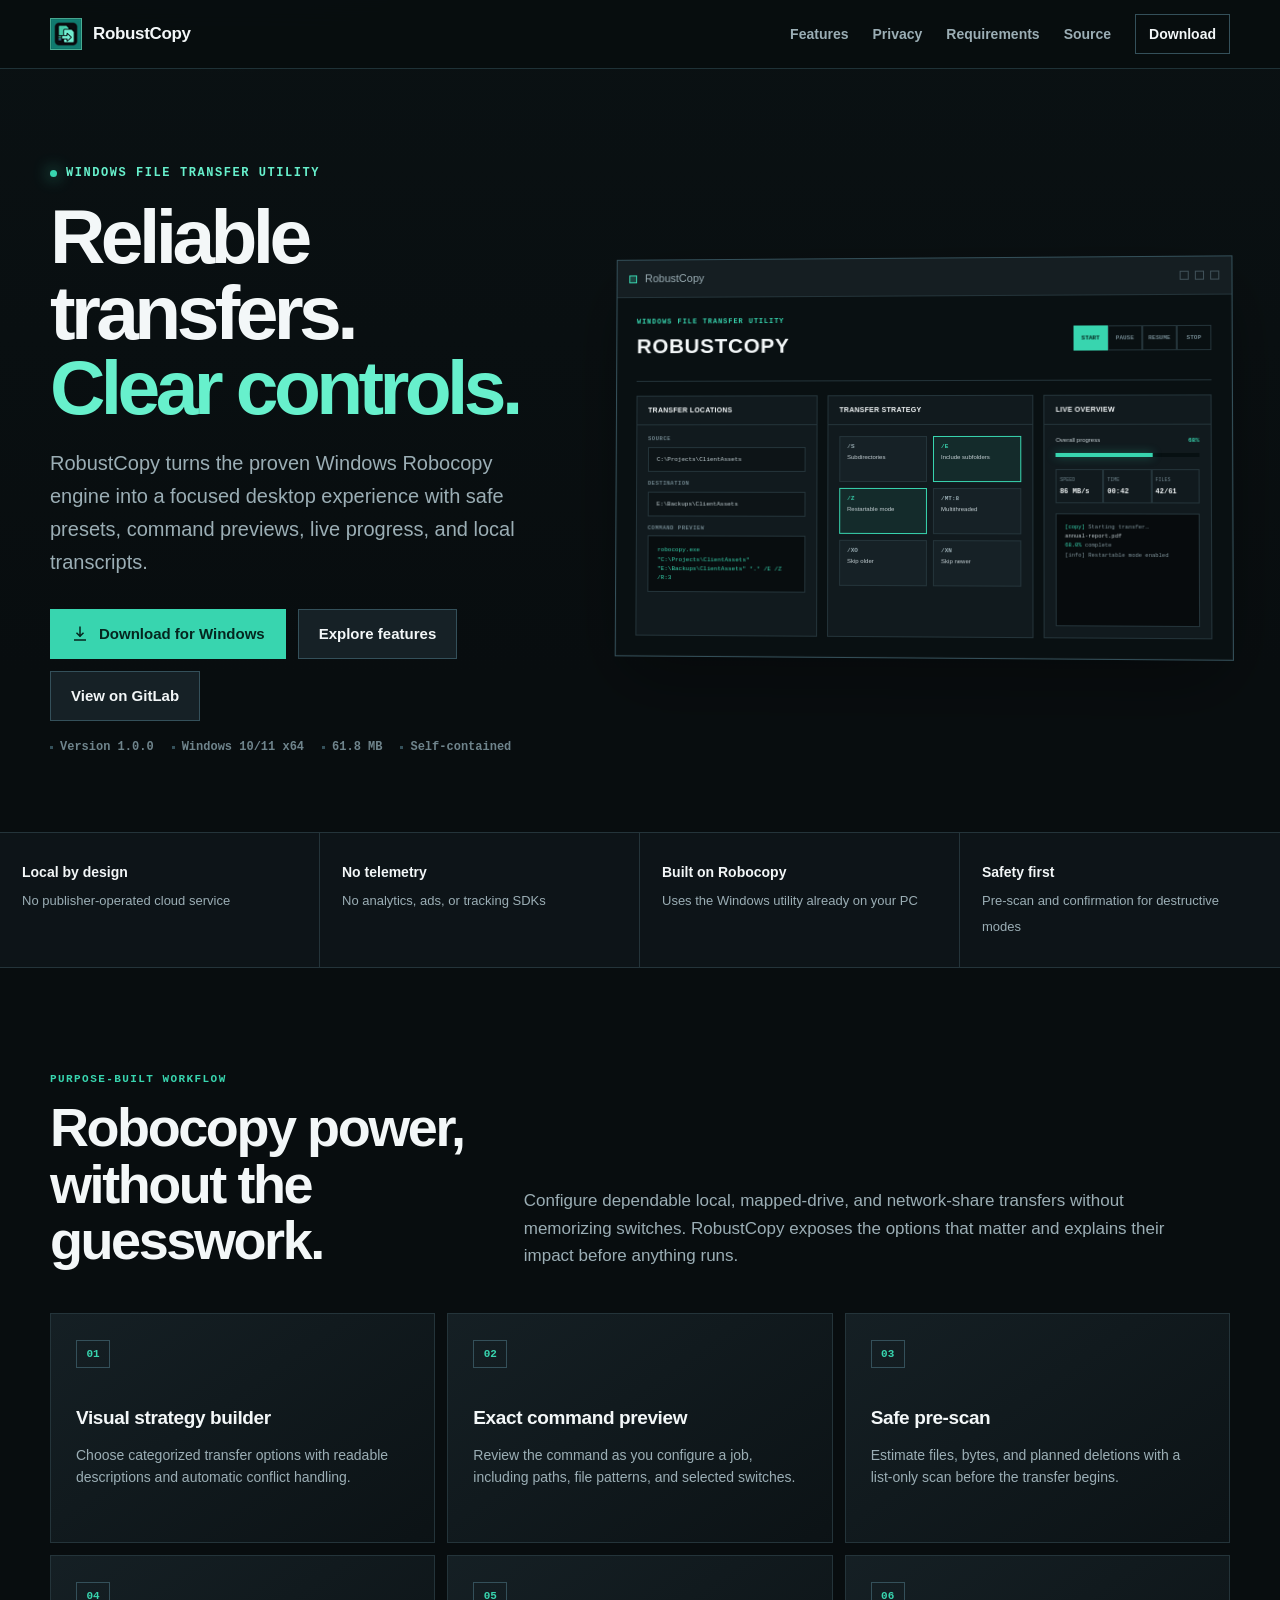
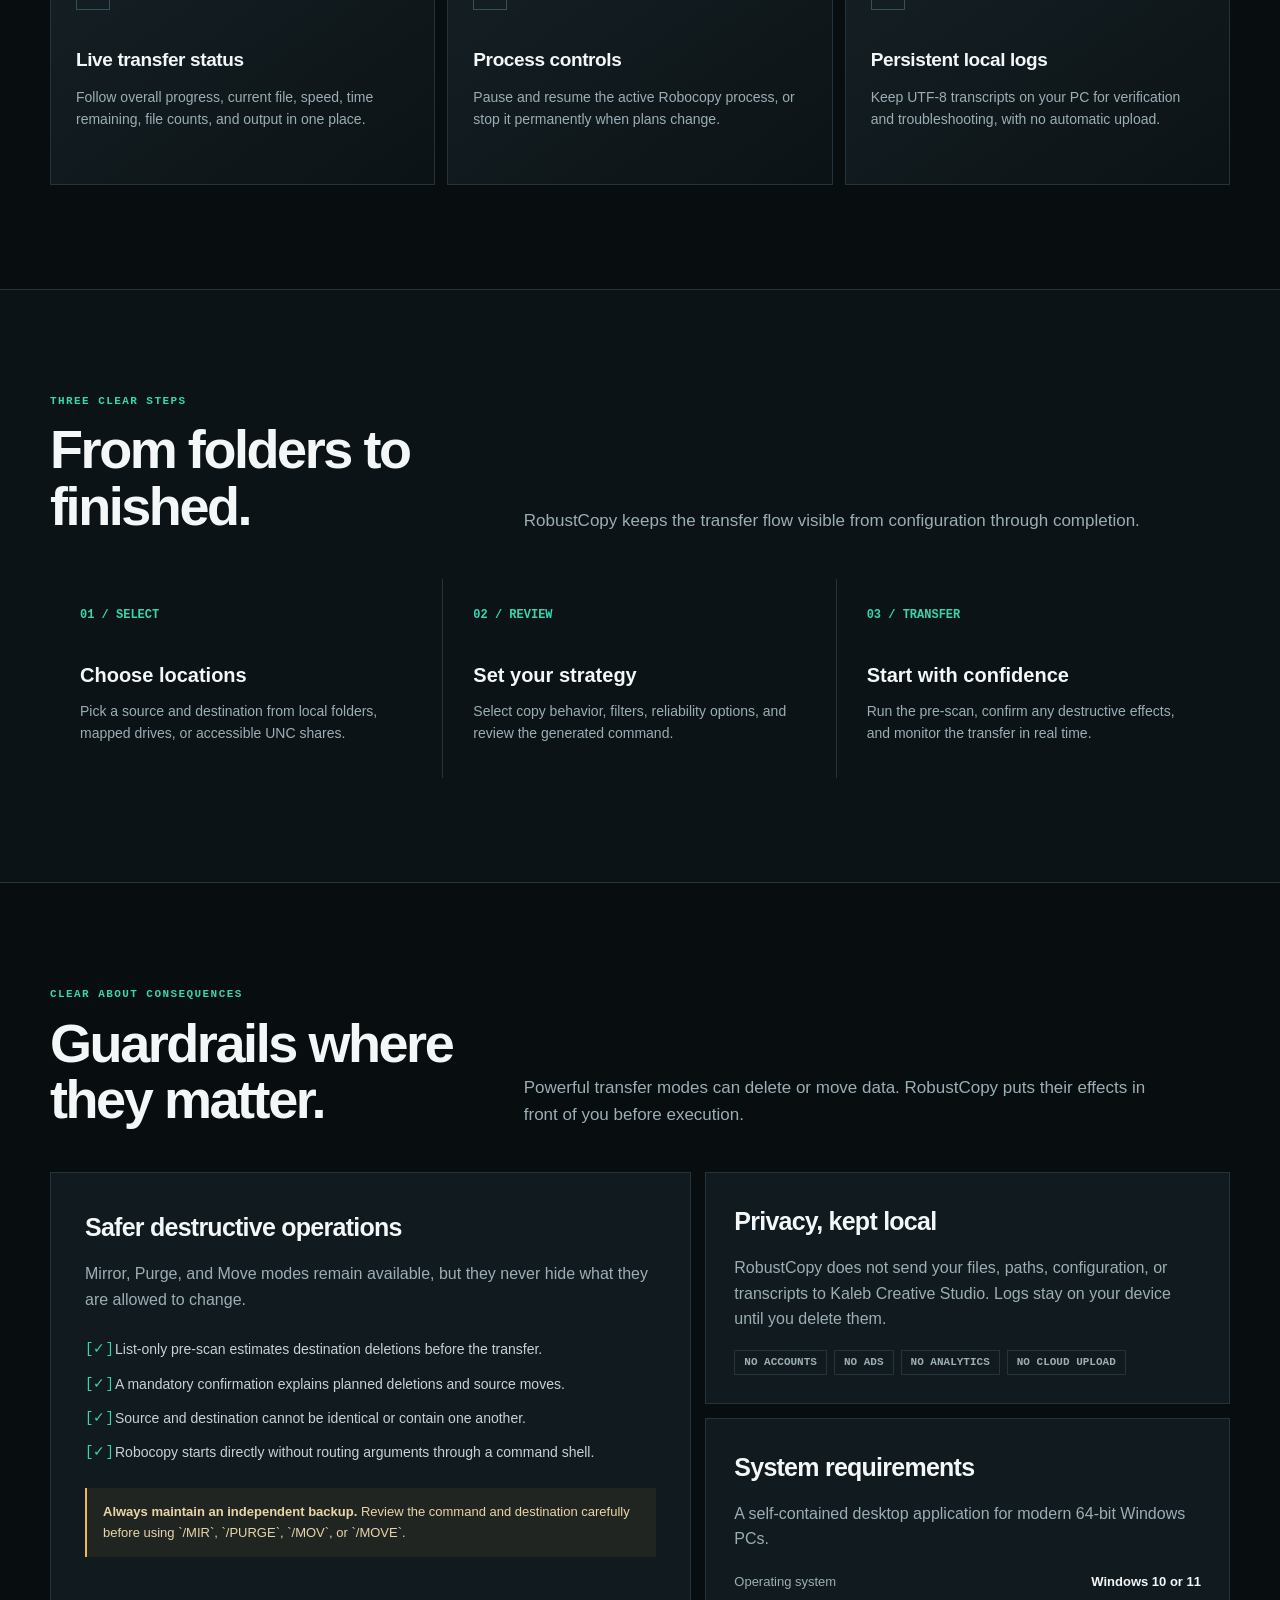
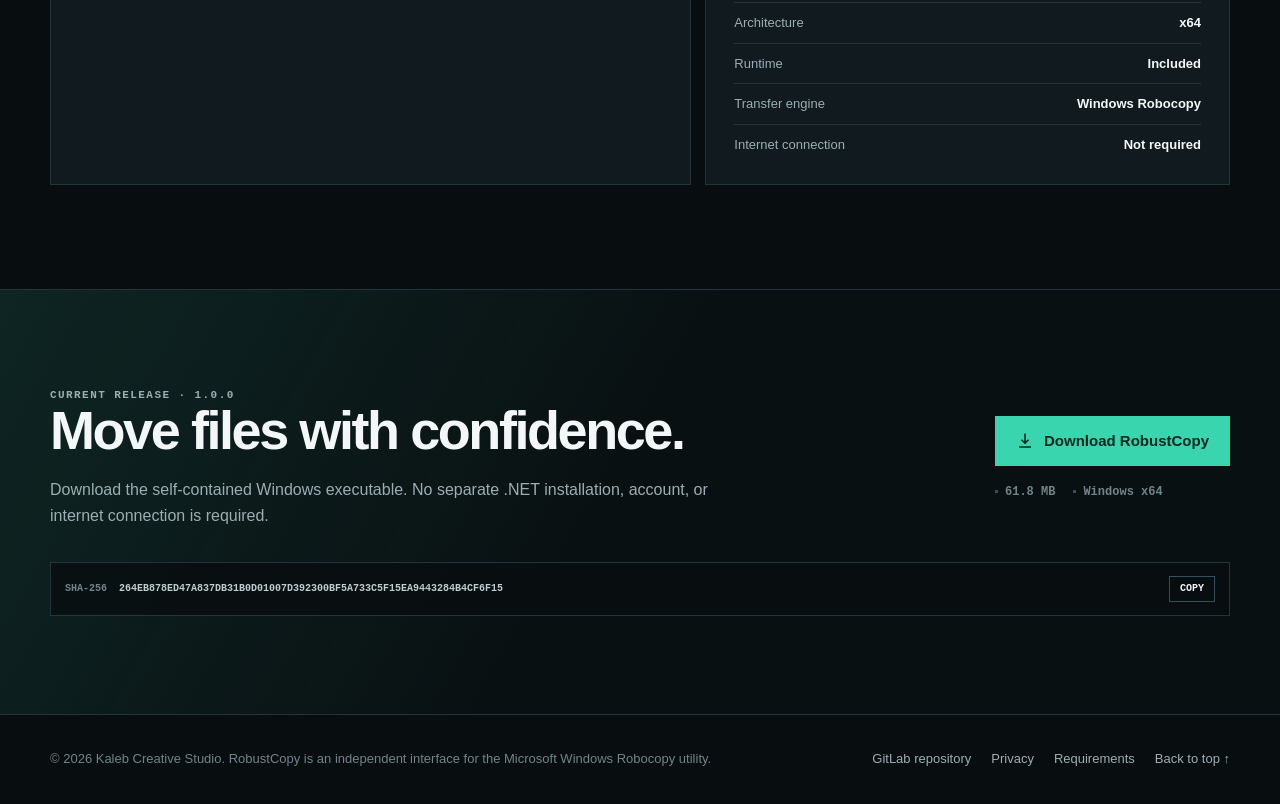
==== index.html @ fcc19c69 "Use app icon on distribution page" ====
<!doctype html>
<html lang="en">
<head>
  <meta charset="utf-8">
  <meta name="viewport" content="width=device-width, initial-scale=1">
  <meta name="color-scheme" content="dark">
  <meta name="theme-color" content="#0a1012">
  <link rel="icon" type="image/x-icon" href="[data-uri]">
  <meta name="description" content="Download RobustCopy, a private Windows desktop interface for reliable Robocopy file transfers.">
  <meta property="og:title" content="RobustCopy — Reliable Windows file transfers">
  <meta property="og:description" content="A focused desktop interface for Robocopy with safe presets, live progress, and local transcripts.">
  <meta property="og:type" content="website">
  <title>RobustCopy — Reliable Windows file transfers</title>
  <style>
    :root {
      color-scheme: dark;
      --bg: #080d0f;
      --bg-soft: #0c1316;
      --panel: #111a1e;
      --panel-raised: #162126;
      --panel-ink: #091012;
      --line: #24343a;
      --line-strong: #34505a;
      --text: #f3f7f8;
      --muted: #9baeb5;
      --faint: #6f848c;
      --accent: #38d5af;
      --accent-bright: #67f0cc;
      --accent-ink: #05261f;
      --amber: #f2b84b;
      --danger: #ff7582;
      --blue: #6ea8fe;
      --shadow: 0 26px 70px rgb(0 0 0 / 34%);
      --radius: 4px;
      --page: 1180px;
      --mono: "Cascadia Code", "SFMono-Regular", Consolas, "Liberation Mono", monospace;
      --sans: Inter, "Segoe UI Variable", "Segoe UI", Arial, sans-serif;
    }

    * { box-sizing: border-box; }

    html {
      scroll-behavior: smooth;
      background: var(--bg);
    }

    body {
      margin: 0;
      min-width: 320px;
      overflow-x: clip;
      background:
        radial-gradient(circle at 18% -10%, rgb(56 213 175 / 12%), transparent 30rem),
        linear-gradient(180deg, #0a1113 0, var(--bg) 42rem);
      color: var(--text);
      font-family: var(--sans);
      line-height: 1.6;
      -webkit-font-smoothing: antialiased;
    }

    body::before {
      position: fixed;
      inset: 0;
      z-index: -1;
      background-image: linear-gradient(rgb(255 255 255 / 1.8%) 1px, transparent 1px);
      background-size: 100% 4px;
      pointer-events: none;
      content: "";
      opacity: .24;
    }

    a { color: inherit; }

    button,
    a { -webkit-tap-highlight-color: transparent; }

    .skip-link {
      position: fixed;
      top: 12px;
      left: 12px;
      z-index: 100;
      padding: 9px 14px;
      transform: translateY(-160%);
      background: var(--accent);
      color: var(--accent-ink);
      font-weight: 800;
      text-decoration: none;
    }

    .skip-link:focus { transform: translateY(0); }

    .shell {
      width: min(calc(100% - 40px), var(--page));
      margin-inline: auto;
    }

    .site-header {
      position: sticky;
      top: 0;
      z-index: 20;
      border-bottom: 1px solid rgb(52 80 90 / 55%);
      background: rgb(8 13 15 / 86%);
      backdrop-filter: blur(16px);
    }

    .nav {
      display: flex;
      min-height: 68px;
      align-items: center;
      justify-content: space-between;
      gap: 24px;
    }

    .brand {
      display: inline-flex;
      align-items: center;
      gap: 11px;
      font-size: 17px;
      font-weight: 850;
      letter-spacing: -.02em;
      text-decoration: none;
    }

    .brand-mark {
      display: block;
      width: 32px;
      height: 32px;
      border: 1px solid rgb(103 240 204 / 65%);
      background: linear-gradient(145deg, rgb(56 213 175 / 22%), rgb(56 213 175 / 4%));
      box-shadow: inset 0 0 18px rgb(56 213 175 / 10%);
      object-fit: cover;
    }

    .nav-links {
      display: flex;
      align-items: center;
      gap: 24px;
      color: var(--muted);
      font-size: 14px;
      font-weight: 650;
    }

    .nav-links a {
      text-decoration: none;
      transition: color 160ms ease;
    }

    .nav-links a:hover { color: var(--text); }

    .nav-download {
      padding: 8px 13px;
      border: 1px solid var(--line-strong);
      color: var(--text) !important;
    }

    .hero {
      display: grid;
      min-height: 720px;
      grid-template-columns: minmax(0, .88fr) minmax(500px, 1.12fr);
      align-items: center;
      gap: clamp(38px, 6vw, 84px);
      padding-block: 90px 76px;
    }

    .eyebrow {
      display: inline-flex;
      align-items: center;
      gap: 9px;
      margin: 0 0 18px;
      color: var(--accent-bright);
      font: 700 12px/1.3 var(--mono);
      letter-spacing: .13em;
      text-transform: uppercase;
    }

    .eyebrow::before {
      width: 7px;
      height: 7px;
      border-radius: 50%;
      background: var(--accent);
      box-shadow: 0 0 16px var(--accent);
      content: "";
    }

    h1,
    h2,
    h3,
    p { margin-top: 0; }

    h1 {
      max-width: 720px;
      margin-bottom: 22px;
      font-size: clamp(48px, 6vw, 78px);
      line-height: .98;
      letter-spacing: -.06em;
    }

    h1 span { color: var(--accent-bright); }

    .hero-copy {
      max-width: 620px;
      margin-bottom: 30px;
      color: var(--muted);
      font-size: clamp(17px, 2vw, 20px);
      line-height: 1.65;
    }

    .actions {
      display: flex;
      flex-wrap: wrap;
      align-items: center;
      gap: 12px;
    }

    .button {
      display: inline-flex;
      min-height: 50px;
      align-items: center;
      justify-content: center;
      gap: 10px;
      padding: 0 20px;
      border: 1px solid var(--line-strong);
      background: var(--panel-raised);
      color: var(--text);
      font-size: 15px;
      font-weight: 800;
      text-decoration: none;
      transition: transform 160ms ease, border-color 160ms ease, background 160ms ease;
    }

    .button:hover {
      transform: translateY(-2px);
      border-color: var(--accent);
    }

    .button.primary {
      border-color: var(--accent);
      background: var(--accent);
      color: var(--accent-ink);
    }

    .button.primary:hover { background: var(--accent-bright); }

    .button svg { width: 18px; height: 18px; }

    .download-facts {
      display: flex;
      flex-wrap: wrap;
      gap: 8px 18px;
      margin: 17px 0 0;
      color: var(--faint);
      font: 600 12px/1.5 var(--mono);
    }

    .download-facts span {
      display: inline-flex;
      align-items: center;
      gap: 7px;
    }

    .download-facts span::before {
      width: 3px;
      height: 3px;
      background: var(--line-strong);
      content: "";
    }

    .app-window {
      width: 100%;
      min-width: 0;
      overflow: hidden;
      border: 1px solid var(--line-strong);
      background: var(--panel-ink);
      box-shadow: var(--shadow), 0 0 0 1px rgb(255 255 255 / 2%) inset;
      transform: perspective(1200px) rotateY(-2.5deg) rotateX(1deg);
    }

    .window-bar {
      display: flex;
      height: 38px;
      align-items: center;
      justify-content: space-between;
      padding: 0 12px;
      border-bottom: 1px solid var(--line);
      background: #151e22;
      color: var(--muted);
      font-size: 11px;
    }

    .window-name { display: flex; align-items: center; gap: 8px; }

    .window-dot {
      width: 8px;
      height: 8px;
      border: 1px solid var(--accent);
      background: rgb(56 213 175 / 22%);
    }

    .window-controls { display: flex; gap: 6px; }

    .window-controls i {
      display: block;
      width: 9px;
      height: 9px;
      border: 1px solid #405159;
    }

    .app-body { padding: 20px; }

    .app-head {
      display: flex;
      align-items: center;
      justify-content: space-between;
      gap: 18px;
      padding-bottom: 18px;
      border-bottom: 1px solid var(--line);
    }

    .app-title {
      font-size: 21px;
      font-weight: 900;
      letter-spacing: .035em;
    }

    .app-title small {
      display: block;
      margin-bottom: 4px;
      color: var(--accent);
      font: 700 7px/1.2 var(--mono);
      letter-spacing: .14em;
    }

    .app-actions { display: grid; grid-template-columns: repeat(4, 34px); }

    .app-actions span {
      display: grid;
      height: 25px;
      place-items: center;
      border: 1px solid var(--line);
      color: var(--faint);
      font: 700 6px/1 var(--mono);
    }

    .app-actions .start {
      border-color: var(--accent);
      background: var(--accent);
      color: var(--accent-ink);
    }

    .app-grid {
      display: grid;
      grid-template-columns: 1fr 1.12fr .9fr;
      gap: 10px;
      padding-top: 14px;
    }

    .app-panel {
      min-width: 0;
      border: 1px solid var(--line);
      background: var(--panel);
    }

    .app-panel-head {
      padding: 10px 11px;
      border-bottom: 1px solid var(--line);
      font: 800 7px/1.2 var(--sans);
      letter-spacing: .04em;
    }

    .app-panel-body { padding: 11px; }

    .field-label {
      margin: 0 0 5px;
      color: var(--faint);
      font: 700 5.5px/1 var(--mono);
      letter-spacing: .1em;
    }

    .path-field {
      overflow: hidden;
      margin-bottom: 9px;
      padding: 8px;
      border: 1px solid var(--line);
      background: #0d1417;
      color: #c3d1d5;
      font: 500 6px/1.2 var(--mono);
      text-overflow: ellipsis;
      white-space: nowrap;
    }

    .command {
      min-height: 56px;
      padding: 9px;
      border: 1px solid var(--line);
      background: #080d0f;
      color: var(--accent);
      font: 500 6px/1.55 var(--mono);
    }

    .option-grid { display: grid; grid-template-columns: 1fr 1fr; gap: 6px; }

    .option {
      min-height: 46px;
      padding: 7px;
      border: 1px solid var(--line);
      background: var(--panel-raised);
      color: #c6d1d5;
      font-size: 6px;
    }

    .option b {
      display: block;
      margin-bottom: 3px;
      color: var(--muted);
      font: 700 6px/1 var(--mono);
    }

    .option.selected {
      border-color: var(--accent);
      background: rgb(56 213 175 / 9%);
    }

    .option.selected b { color: var(--accent); }

    .progress-label {
      display: flex;
      justify-content: space-between;
      margin-bottom: 7px;
      color: #c6d1d5;
      font-size: 6px;
    }

    .progress-label b { color: var(--accent); font-family: var(--mono); }

    .progress-track {
      height: 4px;
      margin-bottom: 12px;
      background: #071012;
    }

    .progress-track span {
      display: block;
      width: 68%;
      height: 100%;
      background: var(--accent);
      box-shadow: 0 0 10px rgb(56 213 175 / 40%);
    }

    .metric-grid { display: grid; grid-template-columns: repeat(3, 1fr); margin-bottom: 10px; }

    .metric {
      padding: 7px 3px;
      border: 1px solid var(--line);
      color: var(--faint);
      font: 500 5px/1.2 var(--mono);
    }

    .metric strong {
      display: block;
      margin-top: 4px;
      color: var(--text);
      font-size: 7px;
    }

    .console {
      min-height: 112px;
      padding: 8px;
      border: 1px solid var(--line);
      background: #070b0d;
      color: #7f949b;
      font: 500 5.5px/1.65 var(--mono);
    }

    .console .ok { color: var(--accent); }
    .console .file { color: #c5d1d5; }

    .trust-strip {
      display: grid;
      grid-template-columns: repeat(4, 1fr);
      border-block: 1px solid var(--line);
      background: rgb(17 26 30 / 60%);
    }

    .trust-item {
      padding: 28px 22px;
      border-right: 1px solid var(--line);
    }

    .trust-item:last-child { border-right: 0; }

    .trust-item strong {
      display: block;
      margin-bottom: 4px;
      font-size: 14px;
    }

    .trust-item span { color: var(--muted); font-size: 13px; }

    section.content-section { padding-block: 104px; }

    .section-intro {
      display: grid;
      grid-template-columns: .75fr 1.25fr;
      gap: 50px;
      align-items: end;
      margin-bottom: 44px;
    }

    .section-kicker {
      margin-bottom: 13px;
      color: var(--accent);
      font: 700 11px/1.3 var(--mono);
      letter-spacing: .13em;
      text-transform: uppercase;
    }

    h2 {
      margin-bottom: 0;
      font-size: clamp(34px, 5vw, 54px);
      line-height: 1.05;
      letter-spacing: -.045em;
    }

    .section-intro > p {
      max-width: 650px;
      margin: 0;
      color: var(--muted);
      font-size: 17px;
    }

    .feature-grid {
      display: grid;
      grid-template-columns: repeat(3, 1fr);
      gap: 12px;
    }

    .feature-card {
      min-height: 230px;
      padding: 25px;
      border: 1px solid var(--line);
      background: linear-gradient(145deg, rgb(22 33 38 / 92%), rgb(12 19 22 / 92%));
      transition: transform 180ms ease, border-color 180ms ease;
    }

    .feature-card:hover {
      transform: translateY(-4px);
      border-color: var(--line-strong);
    }

    .feature-number {
      display: inline-grid;
      width: 34px;
      height: 28px;
      margin-bottom: 35px;
      place-items: center;
      border: 1px solid var(--line-strong);
      color: var(--accent);
      font: 700 11px/1 var(--mono);
    }

    .feature-card h3 {
      margin-bottom: 10px;
      font-size: 19px;
      letter-spacing: -.02em;
    }

    .feature-card p { margin: 0; color: var(--muted); font-size: 14px; }

    .workflow {
      border-block: 1px solid var(--line);
      background: var(--bg-soft);
    }

    .steps { display: grid; grid-template-columns: repeat(3, 1fr); }

    .step {
      position: relative;
      padding: 30px 30px 34px;
      border-right: 1px solid var(--line);
    }

    .step:last-child { border-right: 0; }

    .step-index {
      display: block;
      margin-bottom: 38px;
      color: var(--accent);
      font: 700 12px/1 var(--mono);
    }

    .step h3 { margin-bottom: 9px; font-size: 20px; }
    .step p { margin: 0; color: var(--muted); font-size: 14px; }

    .safety-grid {
      display: grid;
      grid-template-columns: 1.1fr .9fr;
      gap: 14px;
    }

    .safety-panel,
    .privacy-panel,
    .requirements-panel {
      border: 1px solid var(--line);
      background: var(--panel);
    }

    .safety-panel { padding: 34px; }

    .safety-panel h3,
    .privacy-panel h3,
    .requirements-panel h3 {
      margin-bottom: 14px;
      font-size: 25px;
      letter-spacing: -.03em;
    }

    .safety-panel > p,
    .privacy-panel > p,
    .requirements-panel > p { color: var(--muted); }

    .check-list {
      display: grid;
      gap: 12px;
      margin: 26px 0 0;
      padding: 0;
      list-style: none;
    }

    .check-list li {
      display: grid;
      grid-template-columns: 20px 1fr;
      gap: 10px;
      color: #c7d2d6;
      font-size: 14px;
    }

    .check-list li::before {
      color: var(--accent);
      font-family: var(--mono);
      content: "[✓]";
    }

    .warning {
      margin-top: 24px;
      padding: 14px 16px;
      border-left: 2px solid var(--amber);
      background: rgb(242 184 75 / 7%);
      color: #e8d5aa;
      font-size: 13px;
    }

    .side-stack { display: grid; gap: 14px; }
    .privacy-panel,
    .requirements-panel { padding: 28px; }

    .tag-row { display: flex; flex-wrap: wrap; gap: 7px; margin-top: 18px; }

    .tag {
      padding: 6px 9px;
      border: 1px solid var(--line);
      color: var(--muted);
      font: 600 11px/1 var(--mono);
    }

    .requirements-list {
      display: grid;
      gap: 10px;
      margin: 20px 0 0;
    }

    .requirement {
      display: flex;
      align-items: center;
      justify-content: space-between;
      gap: 20px;
      padding-bottom: 9px;
      border-bottom: 1px solid var(--line);
      color: var(--muted);
      font-size: 13px;
    }

    .requirement:last-child { border-bottom: 0; padding-bottom: 0; }
    .requirement strong { color: var(--text); text-align: right; }

    .download-section {
      padding-block: 98px;
      border-top: 1px solid var(--line);
      background:
        linear-gradient(120deg, rgb(56 213 175 / 11%), transparent 48%),
        var(--panel-ink);
    }

    .download-card {
      display: grid;
      grid-template-columns: minmax(0, 1fr) auto;
      align-items: center;
      gap: 48px;
    }

    .download-card h2 { margin-bottom: 18px; }
    .download-card p { max-width: 670px; margin-bottom: 0; color: var(--muted); }

    .download-cta { text-align: center; }
    .download-cta .button { min-width: 220px; }

    .hash-box {
      display: grid;
      grid-template-columns: auto minmax(0, 1fr) auto;
      align-items: center;
      gap: 12px;
      margin-top: 34px;
      padding: 13px 14px;
      border: 1px solid var(--line);
      background: rgb(8 13 15 / 76%);
      color: var(--faint);
      font: 600 10px/1.4 var(--mono);
    }

    .hash-box code {
      overflow: hidden;
      color: #becdd2;
      text-overflow: ellipsis;
      white-space: nowrap;
    }

    .copy-button {
      padding: 7px 10px;
      border: 1px solid var(--line-strong);
      background: transparent;
      color: var(--text);
      cursor: pointer;
      font: 700 10px/1 var(--mono);
    }

    .copy-button:hover { border-color: var(--accent); color: var(--accent); }

    .site-footer {
      padding-block: 34px;
      border-top: 1px solid var(--line);
      color: var(--faint);
      font-size: 13px;
    }

    .footer-row {
      display: flex;
      align-items: center;
      justify-content: space-between;
      gap: 24px;
    }

    .footer-links { display: flex; flex-wrap: wrap; gap: 20px; }
    .footer-links a { color: var(--muted); text-decoration: none; }
    .footer-links a:hover { color: var(--text); }

    :focus-visible {
      outline: 2px solid var(--accent-bright);
      outline-offset: 4px;
    }

    @media (max-width: 980px) {
      .hero {
        min-height: auto;
        grid-template-columns: 1fr;
        padding-top: 72px;
      }

      .hero-content { max-width: 760px; }
      .app-window { max-width: 760px; transform: none; }
      .section-intro { grid-template-columns: 1fr; gap: 20px; }
      .feature-grid { grid-template-columns: repeat(2, 1fr); }
      .safety-grid { grid-template-columns: 1fr; }
      .download-card { grid-template-columns: 1fr; }
      .download-cta { text-align: left; }
      .hero > *,
      .section-intro > *,
      .download-card > * { min-width: 0; }
    }

    @media (max-width: 700px) {
      .shell {
        width: auto;
        max-width: none;
        margin-inline: 14px;
      }
      .nav-links a:not(.nav-download) { display: none; }
      .hero { padding-block: 60px 54px; }
      h1 {
        font-size: clamp(43px, 14vw, 65px);
        overflow-wrap: anywhere;
      }
      .actions { display: grid; grid-template-columns: 1fr; }
      .actions .button { width: 100%; }
      .download-facts { gap: 6px 12px; }
      .app-body { padding: 13px; }
      .app-head { align-items: flex-start; }
      .app-actions { display: none; }
      .app-grid { grid-template-columns: 1fr; }
      .app-grid .app-panel:nth-child(2),
      .app-grid .app-panel:nth-child(3) { display: none; }
      .trust-strip { grid-template-columns: 1fr 1fr; }
      .trust-item:nth-child(2) { border-right: 0; }
      .trust-item:nth-child(-n+2) { border-bottom: 1px solid var(--line); }
      section.content-section { padding-block: 76px; }
      .feature-grid,
      .steps { grid-template-columns: 1fr; }
      .step { border-right: 0; border-bottom: 1px solid var(--line); }
      .step:last-child { border-bottom: 0; }
      .hash-box { grid-template-columns: 1fr auto; }
      .hash-box > span { grid-column: 1 / -1; }
      .footer-row { align-items: flex-start; flex-direction: column; }
    }

    @media (prefers-reduced-motion: reduce) {
      html { scroll-behavior: auto; }
      *, *::before, *::after { transition-duration: .01ms !important; }
    }
  </style>
</head>
<body>
  <a class="skip-link" href="#main">Skip to content</a>

  <header class="site-header">
    <div class="shell nav">
      <a class="brand" href="#top" aria-label="RobustCopy home">
        <img class="brand-mark" src="[data-uri]" alt="">
        <span>RobustCopy</span>
      </a>
      <nav class="nav-links" aria-label="Primary navigation">
        <a href="#features">Features</a>
        <a href="#privacy">Privacy</a>
        <a href="#requirements">Requirements</a>
        <a href="https://gitlab.tarinyebwa.com/tnoahc/robustcopy" target="_blank" rel="noreferrer">Source</a>
        <a class="nav-download" href="#download">Download</a>
      </nav>
    </div>
  </header>

  <main id="main">
    <section class="shell hero" id="top">
      <div class="hero-content">
        <p class="eyebrow">Windows file transfer utility</p>
        <h1>Reliable transfers. <span>Clear controls.</span></h1>
        <p class="hero-copy">RobustCopy turns the proven Windows Robocopy engine into a focused desktop experience with safe presets, command previews, live progress, and local transcripts.</p>
        <div class="actions">
          <a class="button primary" href="https://gitlab.tarinyebwa.com/api/v4/projects/tnoahc%2Frobustcopy/packages/generic/RobustCopy/v1%2E0%2E0/RobustCopy%2Eexe">
            <svg viewBox="0 0 24 24" fill="none" aria-hidden="true">
              <path d="M12 3v12m0 0 4-4m-4 4-4-4M5 20h14" stroke="currentColor" stroke-width="2" stroke-linecap="square" stroke-linejoin="miter"/>
            </svg>
            Download for Windows
          </a>
          <a class="button" href="#features">Explore features</a>
          <a class="button" href="https://gitlab.tarinyebwa.com/tnoahc/robustcopy" target="_blank" rel="noreferrer">View on GitLab</a>
        </div>
        <div class="download-facts" aria-label="Download details">
          <span>Version 1.0.0</span>
          <span>Windows 10/11 x64</span>
          <span>61.8 MB</span>
          <span>Self-contained</span>
        </div>
      </div>

      <div class="app-window" aria-label="Stylized preview of the RobustCopy application">
        <div class="window-bar">
          <span class="window-name"><span class="window-dot"></span> RobustCopy</span>
          <span class="window-controls" aria-hidden="true"><i></i><i></i><i></i></span>
        </div>
        <div class="app-body">
          <div class="app-head">
            <div class="app-title"><small>WINDOWS FILE TRANSFER UTILITY</small>ROBUSTCOPY</div>
            <div class="app-actions" aria-hidden="true">
              <span class="start">START</span><span>PAUSE</span><span>RESUME</span><span>STOP</span>
            </div>
          </div>
          <div class="app-grid">
            <div class="app-panel">
              <div class="app-panel-head">TRANSFER LOCATIONS</div>
              <div class="app-panel-body">
                <p class="field-label">SOURCE</p>
                <div class="path-field">C:\Projects\ClientAssets</div>
                <p class="field-label">DESTINATION</p>
                <div class="path-field">E:\Backups\ClientAssets</div>
                <p class="field-label">COMMAND PREVIEW</p>
                <div class="command">robocopy.exe "C:\Projects\ClientAssets" "E:\Backups\ClientAssets" *.* /E /Z /R:3</div>
              </div>
            </div>
            <div class="app-panel">
              <div class="app-panel-head">TRANSFER STRATEGY</div>
              <div class="app-panel-body option-grid">
                <div class="option"><b>/S</b>Subdirectories</div>
                <div class="option selected"><b>/E</b>Include subfolders</div>
                <div class="option selected"><b>/Z</b>Restartable mode</div>
                <div class="option"><b>/MT:8</b>Multithreaded</div>
                <div class="option"><b>/XO</b>Skip older</div>
                <div class="option"><b>/XN</b>Skip newer</div>
              </div>
            </div>
            <div class="app-panel">
              <div class="app-panel-head">LIVE OVERVIEW</div>
              <div class="app-panel-body">
                <div class="progress-label"><span>Overall progress</span><b>68%</b></div>
                <div class="progress-track"><span></span></div>
                <div class="metric-grid">
                  <div class="metric">SPEED<strong>86 MB/s</strong></div>
                  <div class="metric">TIME<strong>00:42</strong></div>
                  <div class="metric">FILES<strong>42/61</strong></div>
                </div>
                <div class="console"><span class="ok">[copy]</span> Starting transfer…<br><span class="file">annual-report.pdf</span><br><span class="ok">68.0%</span> complete<br>[info] Restartable mode enabled</div>
              </div>
            </div>
          </div>
        </div>
      </div>
    </section>

    <div class="trust-strip" aria-label="Product principles">
      <div class="trust-item"><strong>Local by design</strong><span>No publisher-operated cloud service</span></div>
      <div class="trust-item"><strong>No telemetry</strong><span>No analytics, ads, or tracking SDKs</span></div>
      <div class="trust-item"><strong>Built on Robocopy</strong><span>Uses the Windows utility already on your PC</span></div>
      <div class="trust-item"><strong>Safety first</strong><span>Pre-scan and confirmation for destructive modes</span></div>
    </div>

    <section class="shell content-section" id="features">
      <div class="section-intro">
        <div>
          <p class="section-kicker">Purpose-built workflow</p>
          <h2>Robocopy power, without the guesswork.</h2>
        </div>
        <p>Configure dependable local, mapped-drive, and network-share transfers without memorizing switches. RobustCopy exposes the options that matter and explains their impact before anything runs.</p>
      </div>
      <div class="feature-grid">
        <article class="feature-card"><span class="feature-number">01</span><h3>Visual strategy builder</h3><p>Choose categorized transfer options with readable descriptions and automatic conflict handling.</p></article>
        <article class="feature-card"><span class="feature-number">02</span><h3>Exact command preview</h3><p>Review the command as you configure a job, including paths, file patterns, and selected switches.</p></article>
        <article class="feature-card"><span class="feature-number">03</span><h3>Safe pre-scan</h3><p>Estimate files, bytes, and planned deletions with a list-only scan before the transfer begins.</p></article>
        <article class="feature-card"><span class="feature-number">04</span><h3>Live transfer status</h3><p>Follow overall progress, current file, speed, time remaining, file counts, and output in one place.</p></article>
        <article class="feature-card"><span class="feature-number">05</span><h3>Process controls</h3><p>Pause and resume the active Robocopy process, or stop it permanently when plans change.</p></article>
        <article class="feature-card"><span class="feature-number">06</span><h3>Persistent local logs</h3><p>Keep UTF-8 transcripts on your PC for verification and troubleshooting, with no automatic upload.</p></article>
      </div>
    </section>

    <section class="workflow content-section" aria-labelledby="workflow-title">
      <div class="shell">
        <div class="section-intro">
          <div><p class="section-kicker">Three clear steps</p><h2 id="workflow-title">From folders to finished.</h2></div>
          <p>RobustCopy keeps the transfer flow visible from configuration through completion.</p>
        </div>
        <div class="steps">
          <article class="step"><span class="step-index">01 / SELECT</span><h3>Choose locations</h3><p>Pick a source and destination from local folders, mapped drives, or accessible UNC shares.</p></article>
          <article class="step"><span class="step-index">02 / REVIEW</span><h3>Set your strategy</h3><p>Select copy behavior, filters, reliability options, and review the generated command.</p></article>
          <article class="step"><span class="step-index">03 / TRANSFER</span><h3>Start with confidence</h3><p>Run the pre-scan, confirm any destructive effects, and monitor the transfer in real time.</p></article>
        </div>
      </div>
    </section>

    <section class="shell content-section" aria-labelledby="safety-title">
      <div class="section-intro">
        <div><p class="section-kicker">Clear about consequences</p><h2 id="safety-title">Guardrails where they matter.</h2></div>
        <p>Powerful transfer modes can delete or move data. RobustCopy puts their effects in front of you before execution.</p>
      </div>
      <div class="safety-grid">
        <article class="safety-panel">
          <h3>Safer destructive operations</h3>
          <p>Mirror, Purge, and Move modes remain available, but they never hide what they are allowed to change.</p>
          <ul class="check-list">
            <li>List-only pre-scan estimates destination deletions before the transfer.</li>
            <li>A mandatory confirmation explains planned deletions and source moves.</li>
            <li>Source and destination cannot be identical or contain one another.</li>
            <li>Robocopy starts directly without routing arguments through a command shell.</li>
          </ul>
          <div class="warning"><strong>Always maintain an independent backup.</strong> Review the command and destination carefully before using `/MIR`, `/PURGE`, `/MOV`, or `/MOVE`.</div>
        </article>

        <div class="side-stack">
          <article class="privacy-panel" id="privacy">
            <h3>Privacy, kept local</h3>
            <p>RobustCopy does not send your files, paths, configuration, or transcripts to Kaleb Creative Studio. Logs stay on your device until you delete them.</p>
            <div class="tag-row" aria-label="Privacy highlights">
              <span class="tag">NO ACCOUNTS</span><span class="tag">NO ADS</span><span class="tag">NO ANALYTICS</span><span class="tag">NO CLOUD UPLOAD</span>
            </div>
          </article>
          <article class="requirements-panel" id="requirements">
            <h3>System requirements</h3>
            <p>A self-contained desktop application for modern 64-bit Windows PCs.</p>
            <div class="requirements-list">
              <div class="requirement"><span>Operating system</span><strong>Windows 10 or 11</strong></div>
              <div class="requirement"><span>Architecture</span><strong>x64</strong></div>
              <div class="requirement"><span>Runtime</span><strong>Included</strong></div>
              <div class="requirement"><span>Transfer engine</span><strong>Windows Robocopy</strong></div>
              <div class="requirement"><span>Internet connection</span><strong>Not required</strong></div>
            </div>
          </article>
        </div>
      </div>
    </section>

    <section class="download-section" id="download">
      <div class="shell">
        <div class="download-card">
          <div>
            <p class="section-kicker">Current release · 1.0.0</p>
            <h2>Move files with confidence.</h2>
            <p>Download the self-contained Windows executable. No separate .NET installation, account, or internet connection is required.</p>
          </div>
          <div class="download-cta">
          <a class="button primary" href="https://gitlab.tarinyebwa.com/api/v4/projects/tnoahc%2Frobustcopy/packages/generic/RobustCopy/v1%2E0%2E0/RobustCopy%2Eexe">
              <svg viewBox="0 0 24 24" fill="none" aria-hidden="true">
                <path d="M12 3v12m0 0 4-4m-4 4-4-4M5 20h14" stroke="currentColor" stroke-width="2" stroke-linecap="square" stroke-linejoin="miter"/>
              </svg>
              Download RobustCopy
            </a>
          <div class="download-facts"><span>61.8 MB</span><span>Windows x64</span></div>
          </div>
        </div>
        <div class="hash-box">
          <span>SHA-256</span>
              <code id="release-hash">264EB878ED47A837DB31B0D01007D392300BF5A733C5F15EA9443284B4CF6F15</code>
          <button class="copy-button" id="copy-hash" type="button" aria-describedby="copy-status">COPY</button>
        </div>
        <span id="copy-status" role="status" aria-live="polite" hidden></span>
      </div>
    </section>
  </main>

  <footer class="site-footer">
    <div class="shell footer-row">
      <span>© 2026 Kaleb Creative Studio. RobustCopy is an independent interface for the Microsoft Windows Robocopy utility.</span>
      <div class="footer-links">
        <a href="https://gitlab.tarinyebwa.com/tnoahc/robustcopy" target="_blank" rel="noreferrer">GitLab repository</a>
        <a href="#privacy">Privacy</a>
        <a href="#requirements">Requirements</a>
        <a href="#top">Back to top ↑</a>
      </div>
    </div>
  </footer>

  <script>
    (() => {
      const button = document.querySelector("#copy-hash");
      const hash = document.querySelector("#release-hash");
      const status = document.querySelector("#copy-status");

      button?.addEventListener("click", async () => {
        try {
          await navigator.clipboard.writeText(hash.textContent.trim());
          button.textContent = "COPIED";
          status.hidden = false;
          status.textContent = "SHA-256 checksum copied to the clipboard.";
          window.setTimeout(() => {
            button.textContent = "COPY";
            status.hidden = true;
          }, 1800);
        } catch {
          const selection = window.getSelection();
          const range = document.createRange();
          range.selectNodeContents(hash);
          selection.removeAllRanges();
          selection.addRange(range);
          status.hidden = false;
          status.textContent = "Checksum selected. Press Ctrl+C to copy it.";
        }
      });
    })();
  </script>
</body>
</html>
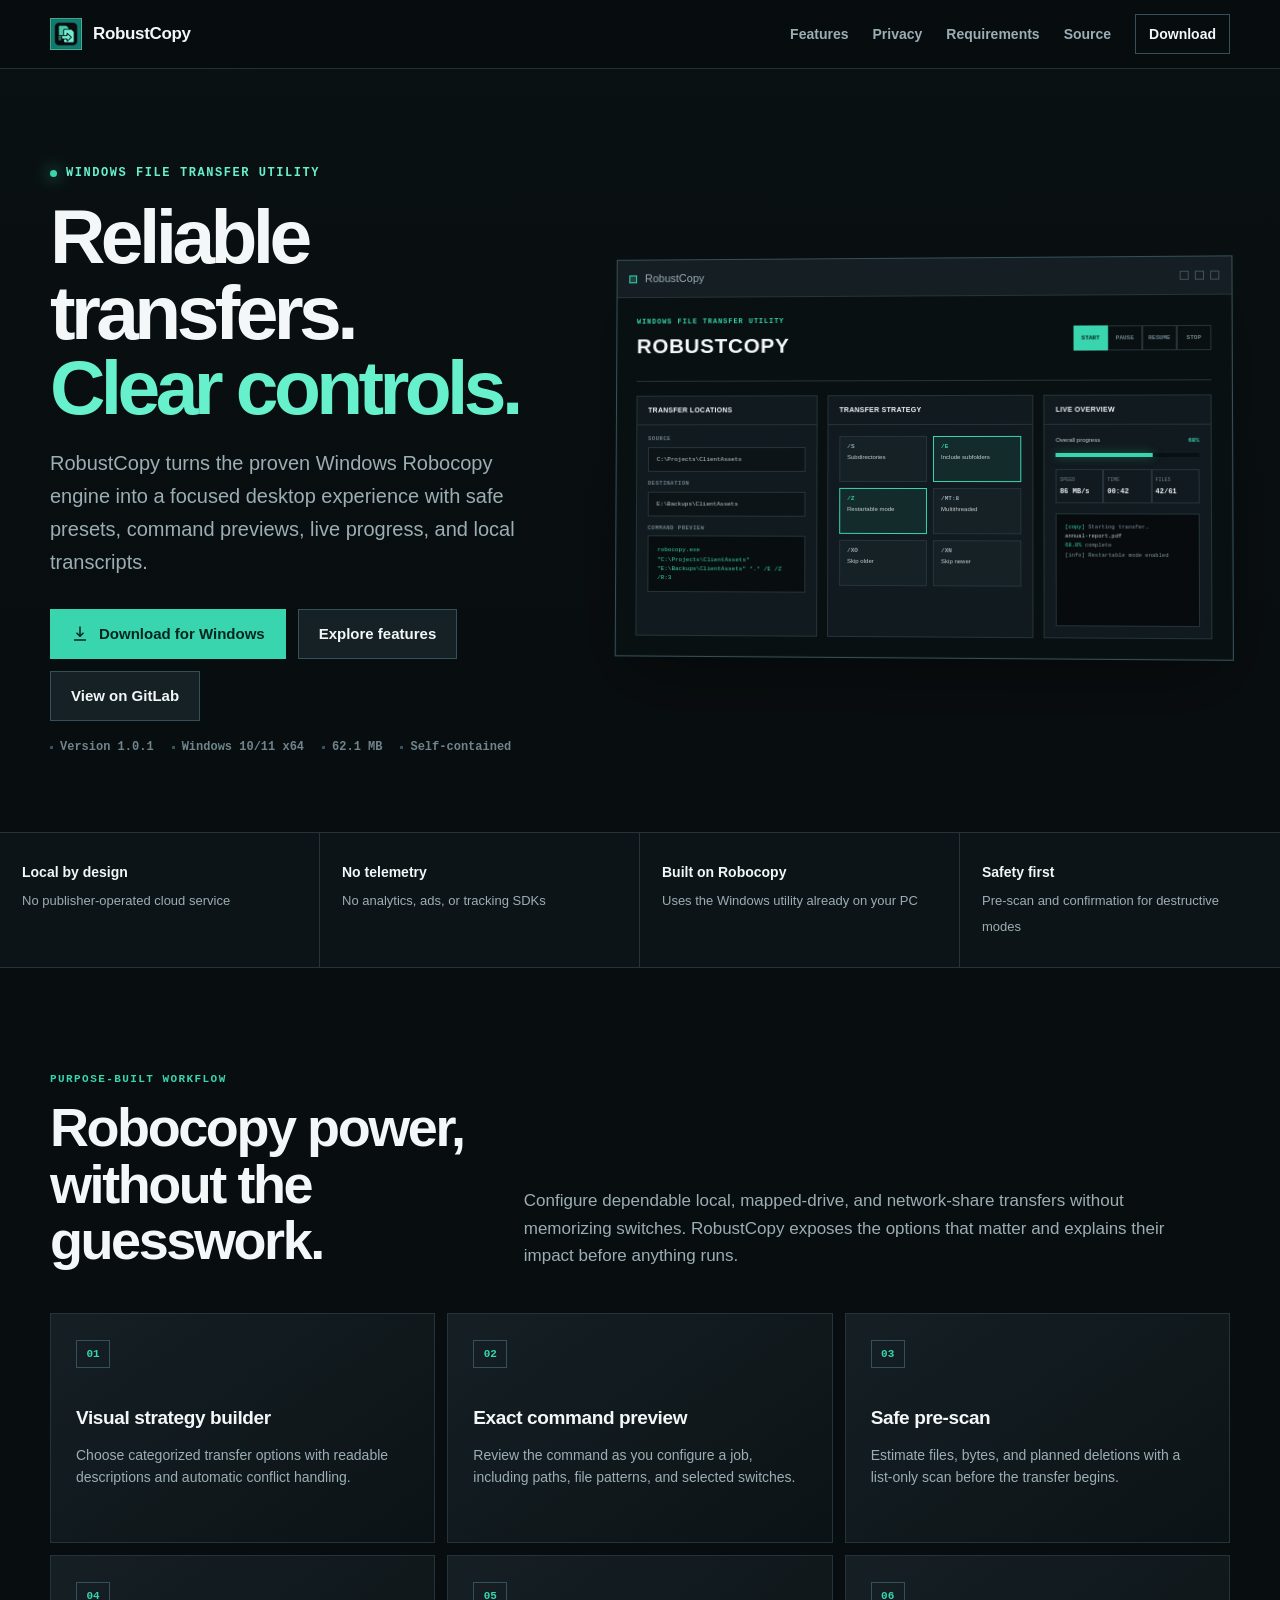
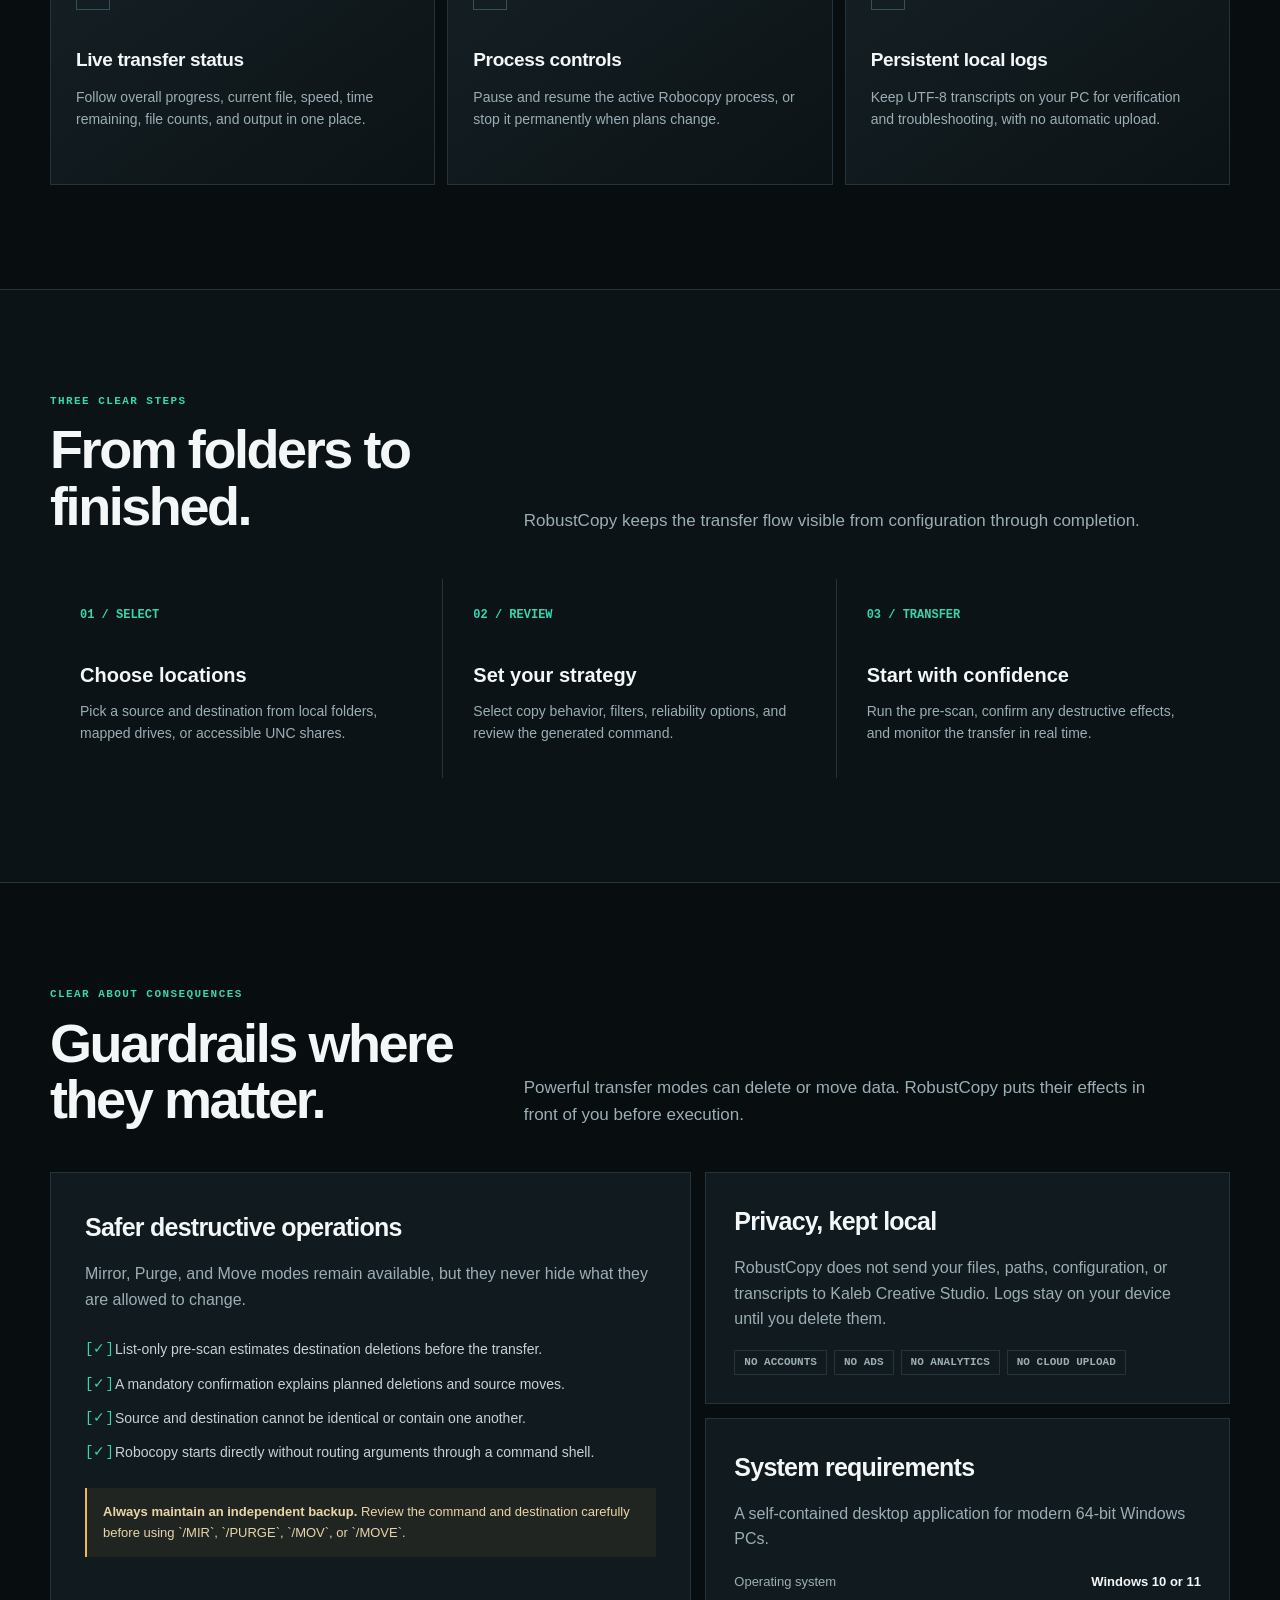
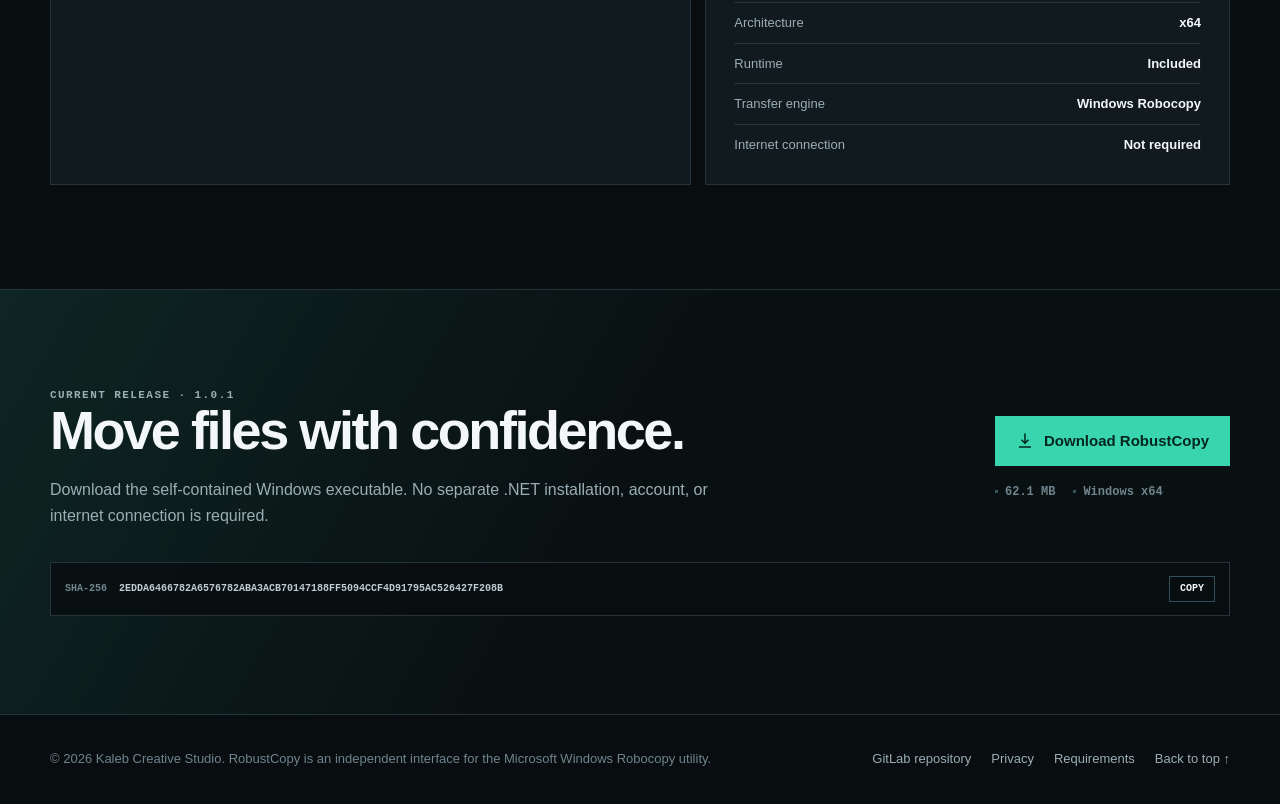
==== commit 432d3ab1: "Prepare RobustCopy 1.0.1 branding release" ====
--- a/index.html
+++ b/index.html
@@ -841,7 +841,7 @@
         <h1>Reliable transfers. <span>Clear controls.</span></h1>
         <p class="hero-copy">RobustCopy turns the proven Windows Robocopy engine into a focused desktop experience with safe presets, command previews, live progress, and local transcripts.</p>
         <div class="actions">
-          <a class="button primary" href="https://gitlab.tarinyebwa.com/api/v4/projects/tnoahc%2Frobustcopy/packages/generic/RobustCopy/v1%2E0%2E0/RobustCopy%2Eexe">
+          <a class="button primary" href="https://gitlab.tarinyebwa.com/api/v4/projects/tnoahc%2Frobustcopy/packages/generic/RobustCopy/v1%2E0%2E1/RobustCopy%2Eexe">
             <svg viewBox="0 0 24 24" fill="none" aria-hidden="true">
               <path d="M12 3v12m0 0 4-4m-4 4-4-4M5 20h14" stroke="currentColor" stroke-width="2" stroke-linecap="square" stroke-linejoin="miter"/>
             </svg>
@@ -851,9 +851,9 @@
           <a class="button" href="https://gitlab.tarinyebwa.com/tnoahc/robustcopy" target="_blank" rel="noreferrer">View on GitLab</a>
         </div>
         <div class="download-facts" aria-label="Download details">
-          <span>Version 1.0.0</span>
+          <span>Version 1.0.1</span>
           <span>Windows 10/11 x64</span>
-          <span>61.8 MB</span>
+          <span>62.1 MB</span>
           <span>Self-contained</span>
         </div>
       </div>
@@ -995,23 +995,23 @@
       <div class="shell">
         <div class="download-card">
           <div>
-            <p class="section-kicker">Current release · 1.0.0</p>
+            <p class="section-kicker">Current release · 1.0.1</p>
             <h2>Move files with confidence.</h2>
             <p>Download the self-contained Windows executable. No separate .NET installation, account, or internet connection is required.</p>
           </div>
           <div class="download-cta">
-          <a class="button primary" href="https://gitlab.tarinyebwa.com/api/v4/projects/tnoahc%2Frobustcopy/packages/generic/RobustCopy/v1%2E0%2E0/RobustCopy%2Eexe">
+          <a class="button primary" href="https://gitlab.tarinyebwa.com/api/v4/projects/tnoahc%2Frobustcopy/packages/generic/RobustCopy/v1%2E0%2E1/RobustCopy%2Eexe">
               <svg viewBox="0 0 24 24" fill="none" aria-hidden="true">
                 <path d="M12 3v12m0 0 4-4m-4 4-4-4M5 20h14" stroke="currentColor" stroke-width="2" stroke-linecap="square" stroke-linejoin="miter"/>
               </svg>
               Download RobustCopy
             </a>
-          <div class="download-facts"><span>61.8 MB</span><span>Windows x64</span></div>
+          <div class="download-facts"><span>62.1 MB</span><span>Windows x64</span></div>
           </div>
         </div>
         <div class="hash-box">
           <span>SHA-256</span>
-              <code id="release-hash">264EB878ED47A837DB31B0D01007D392300BF5A733C5F15EA9443284B4CF6F15</code>
+              <code id="release-hash">2EDDA6466782A6576782ABA3ACB70147188FF5094CCF4D91795AC526427F208B</code>
           <button class="copy-button" id="copy-hash" type="button" aria-describedby="copy-status">COPY</button>
         </div>
         <span id="copy-status" role="status" aria-live="polite" hidden></span>
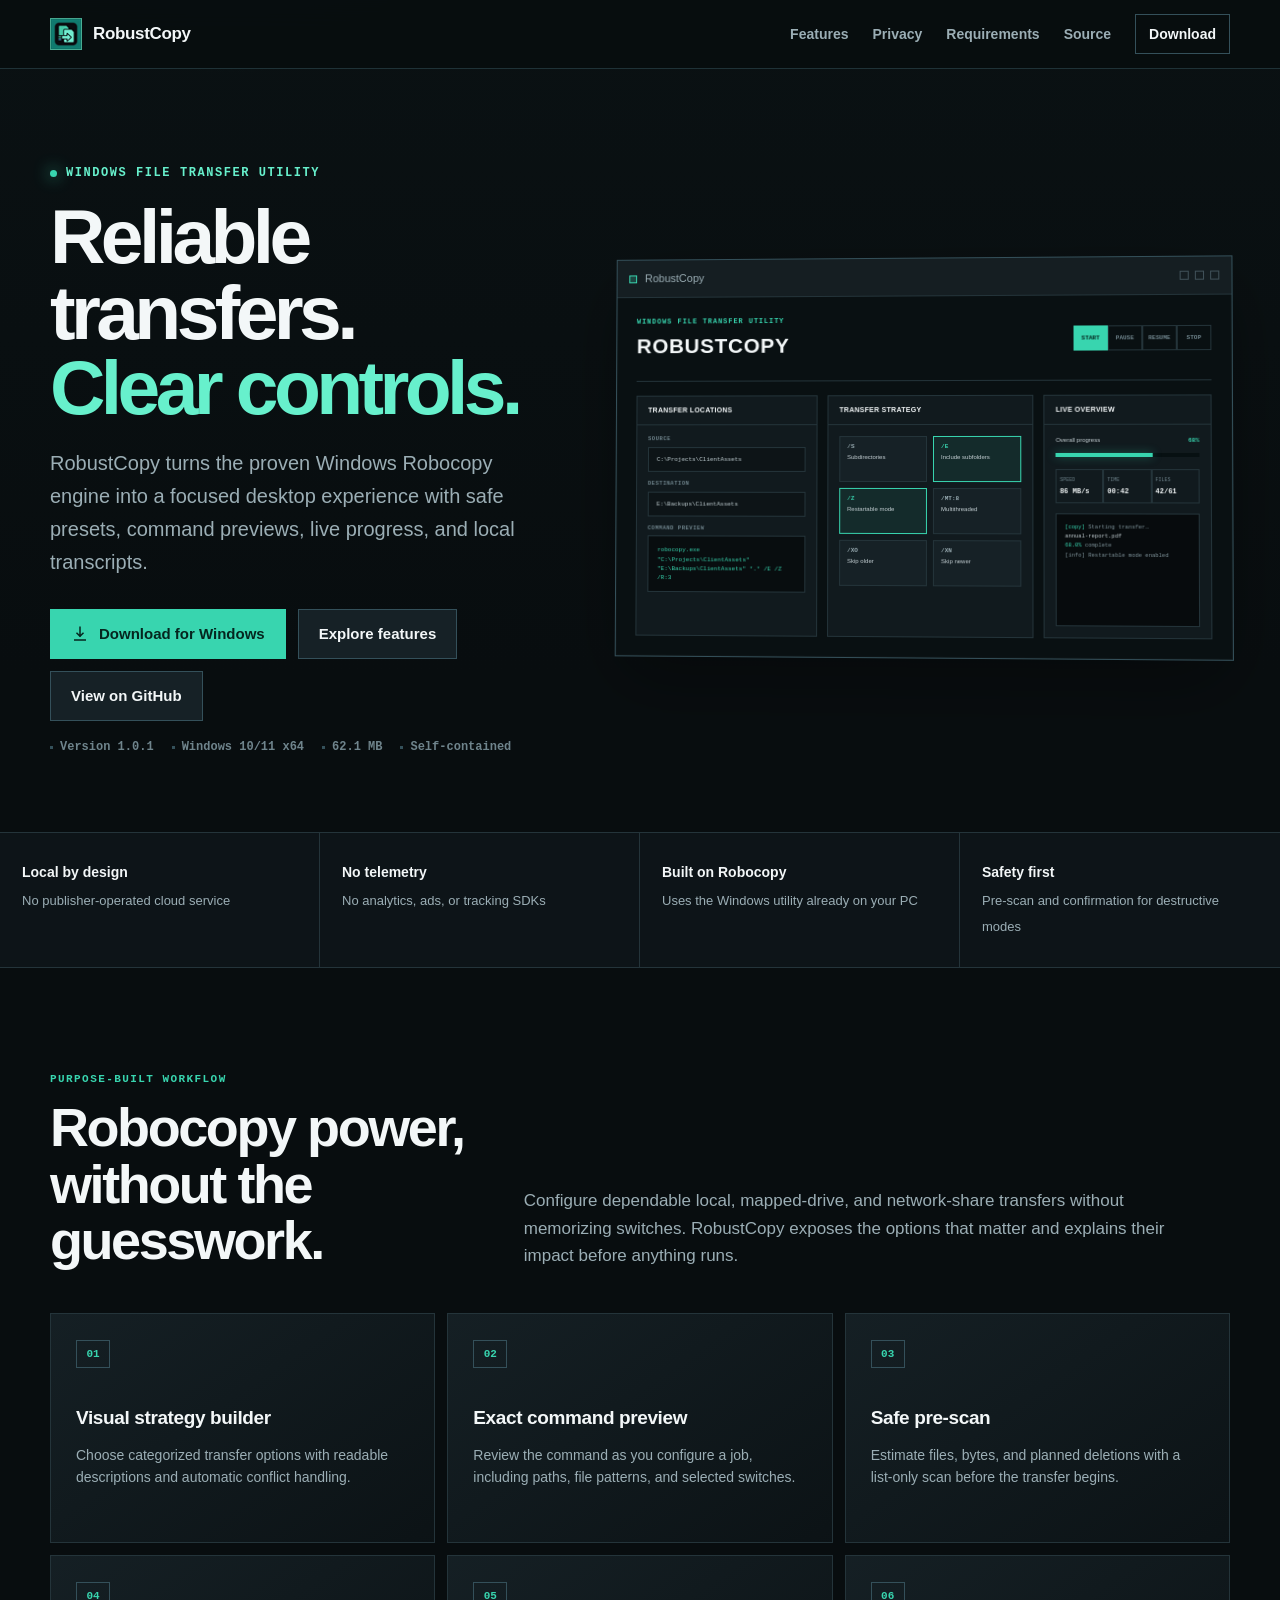
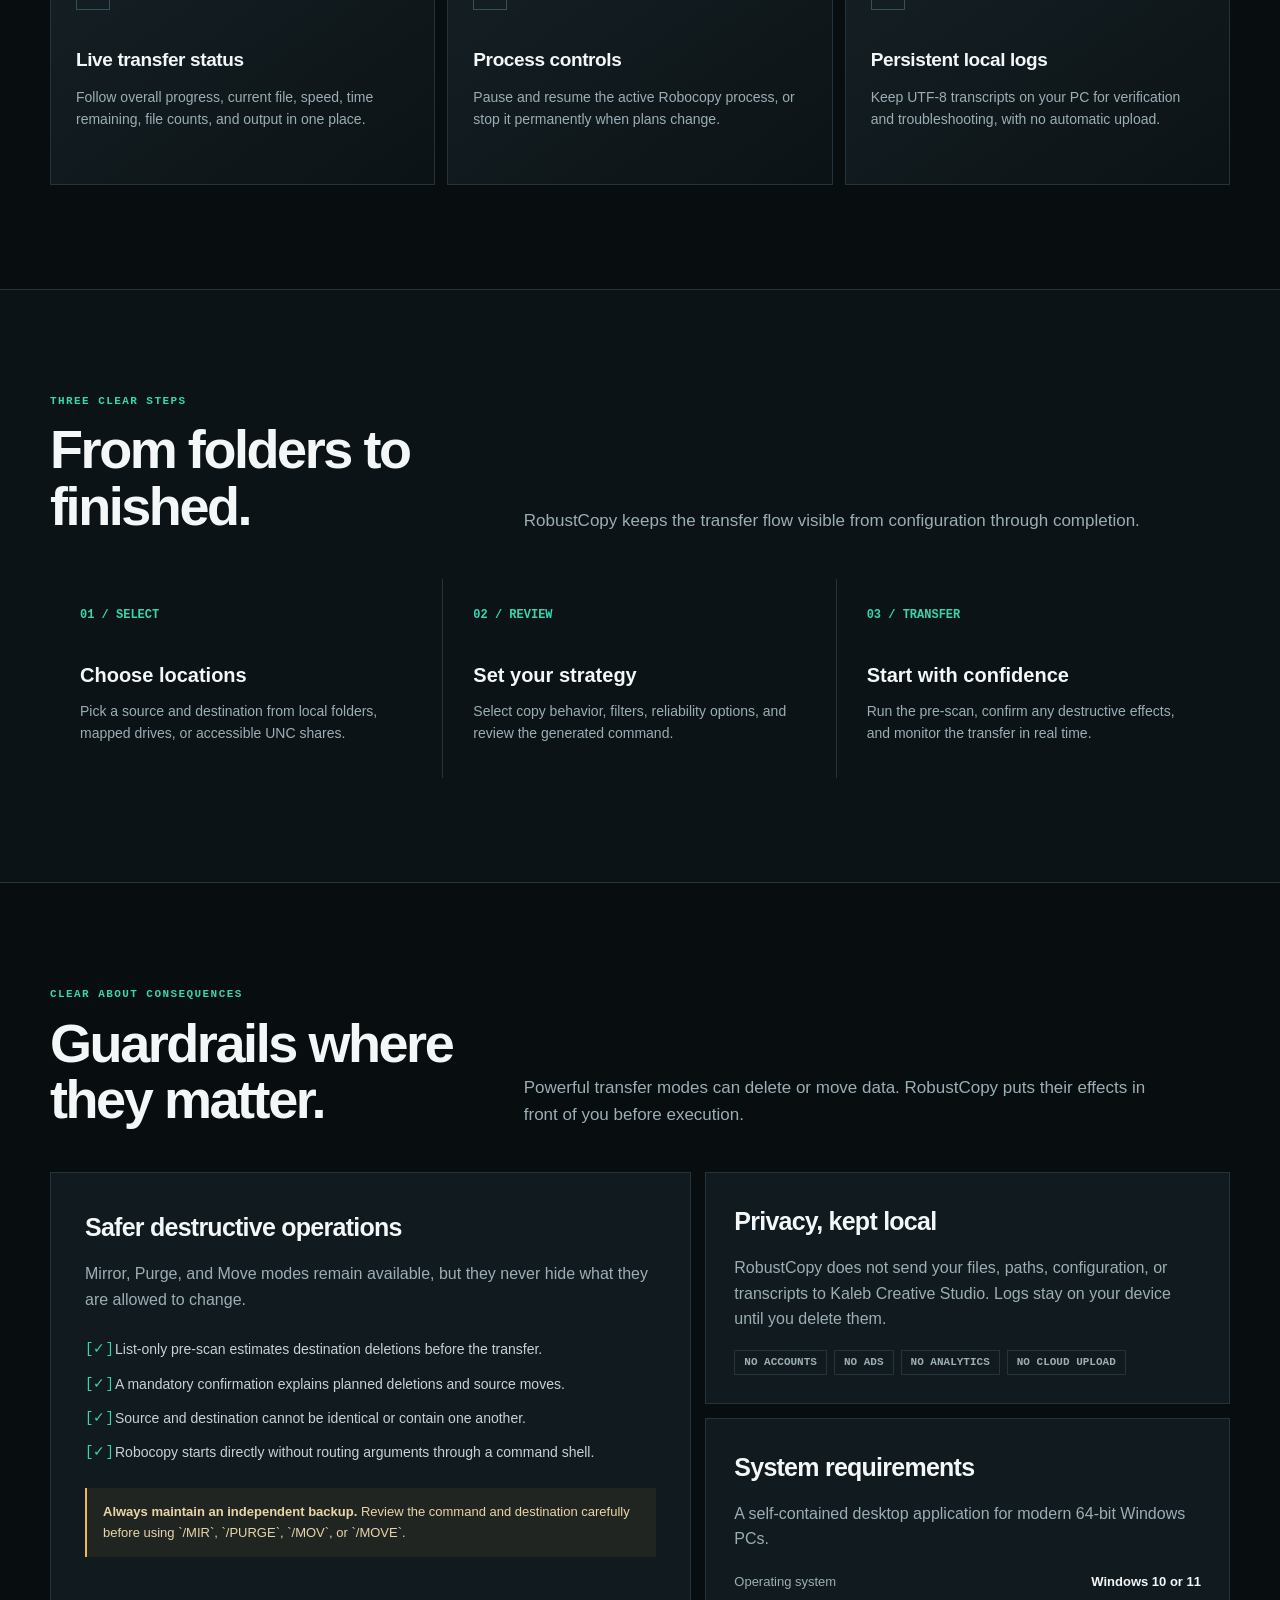
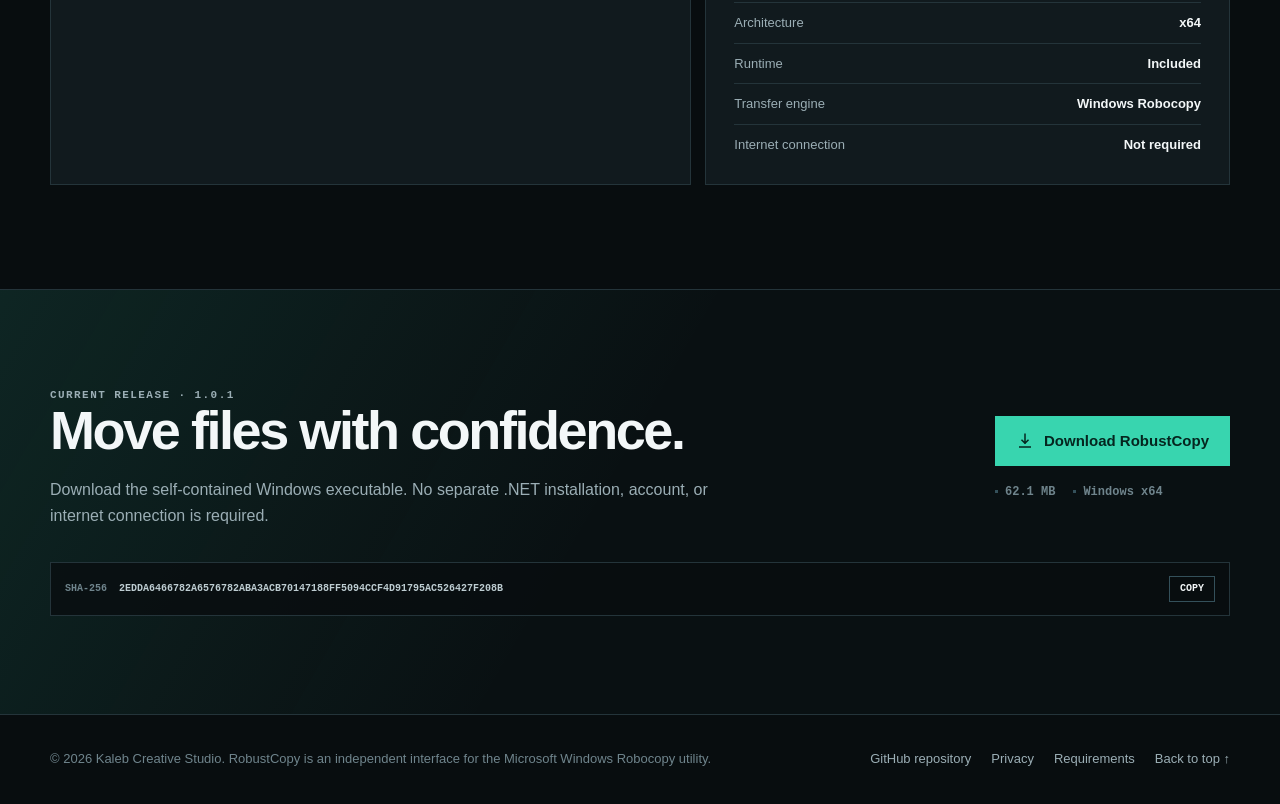
==== commit ab7942b6: "Update README and website links to GitHub" ====
--- a/index.html
+++ b/index.html
@@ -828,7 +828,7 @@
         <a href="#features">Features</a>
         <a href="#privacy">Privacy</a>
         <a href="#requirements">Requirements</a>
-        <a href="https://gitlab.tarinyebwa.com/tnoahc/robustcopy" target="_blank" rel="noreferrer">Source</a>
+        <a href="https://github.com/tnoahc/robust-copy" target="_blank" rel="noreferrer">Source</a>
         <a class="nav-download" href="#download">Download</a>
       </nav>
     </div>
@@ -848,7 +848,7 @@
             Download for Windows
           </a>
           <a class="button" href="#features">Explore features</a>
-          <a class="button" href="https://gitlab.tarinyebwa.com/tnoahc/robustcopy" target="_blank" rel="noreferrer">View on GitLab</a>
+          <a class="button" href="https://github.com/tnoahc/robust-copy" target="_blank" rel="noreferrer">View on GitHub</a>
         </div>
         <div class="download-facts" aria-label="Download details">
           <span>Version 1.0.1</span>
@@ -1023,7 +1023,7 @@
     <div class="shell footer-row">
       <span>© 2026 Kaleb Creative Studio. RobustCopy is an independent interface for the Microsoft Windows Robocopy utility.</span>
       <div class="footer-links">
-        <a href="https://gitlab.tarinyebwa.com/tnoahc/robustcopy" target="_blank" rel="noreferrer">GitLab repository</a>
+        <a href="https://github.com/tnoahc/robust-copy" target="_blank" rel="noreferrer">GitHub repository</a>
         <a href="#privacy">Privacy</a>
         <a href="#requirements">Requirements</a>
         <a href="#top">Back to top ↑</a>
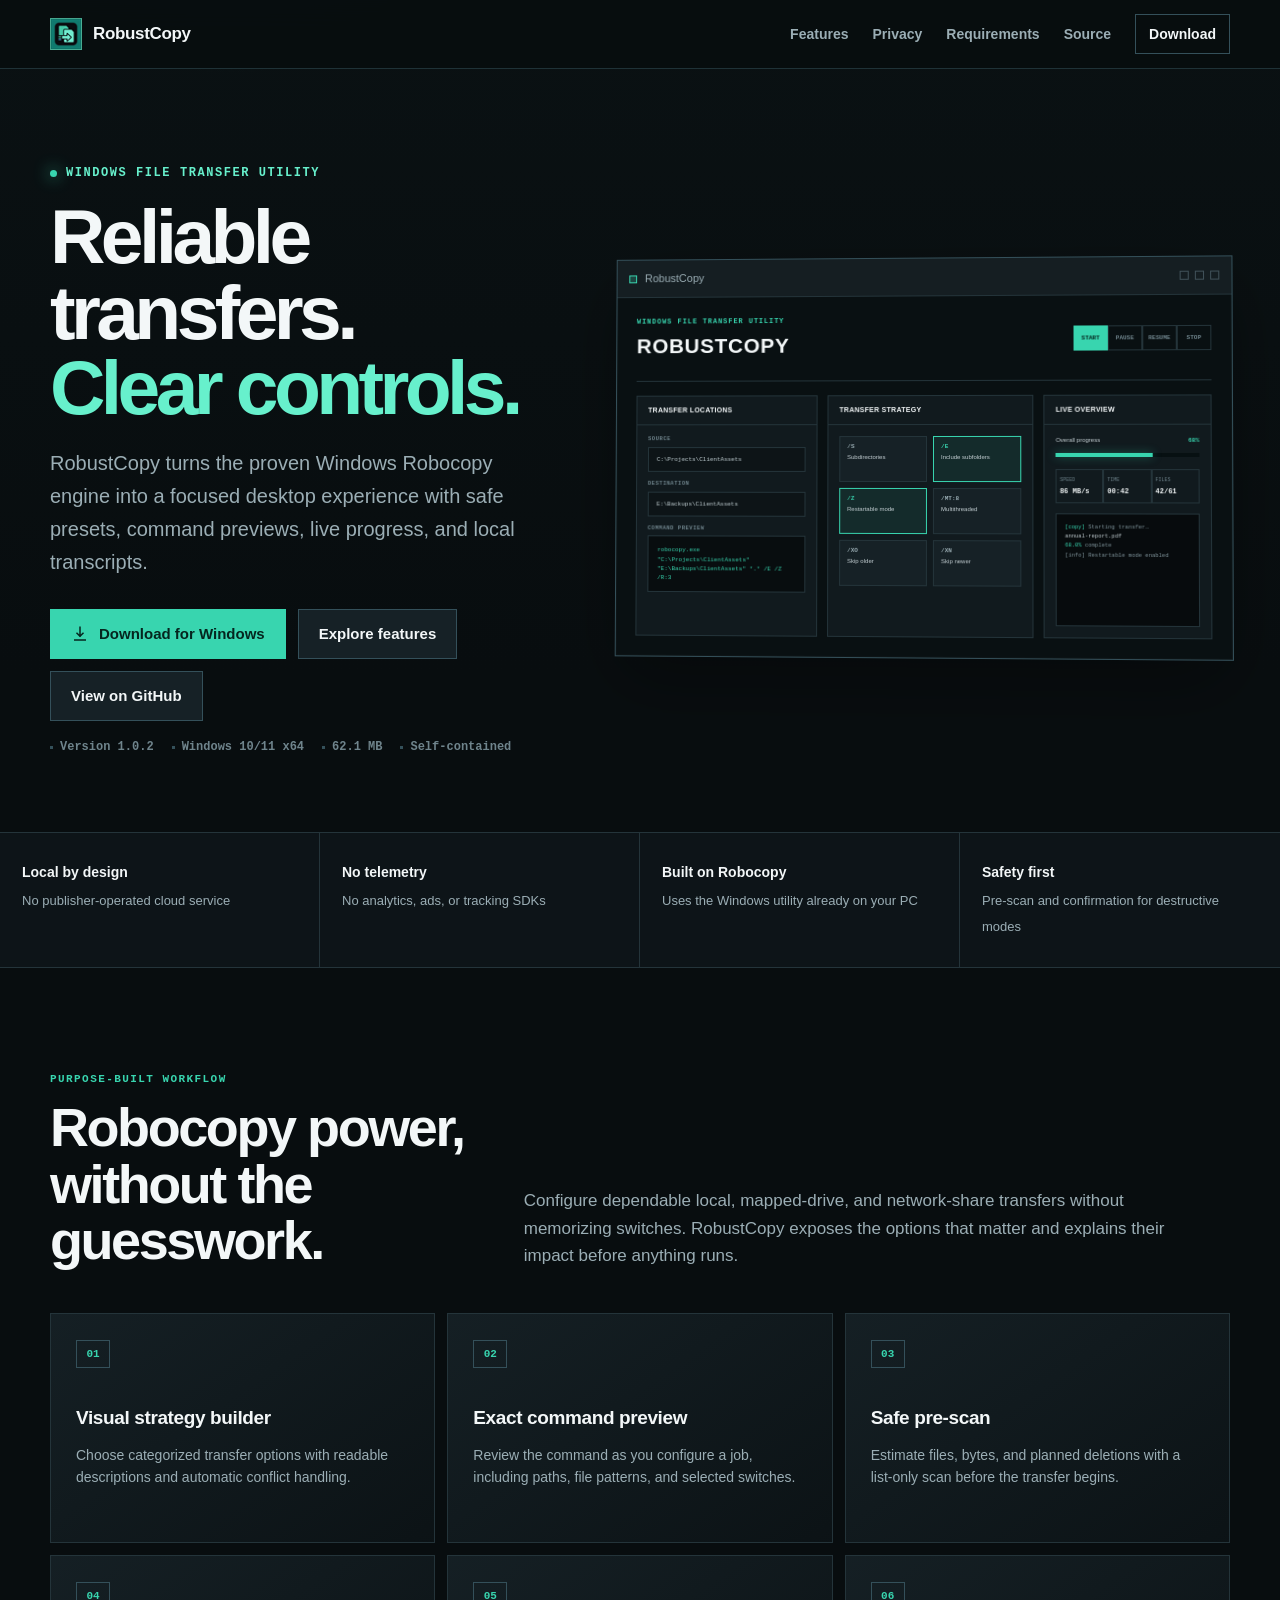
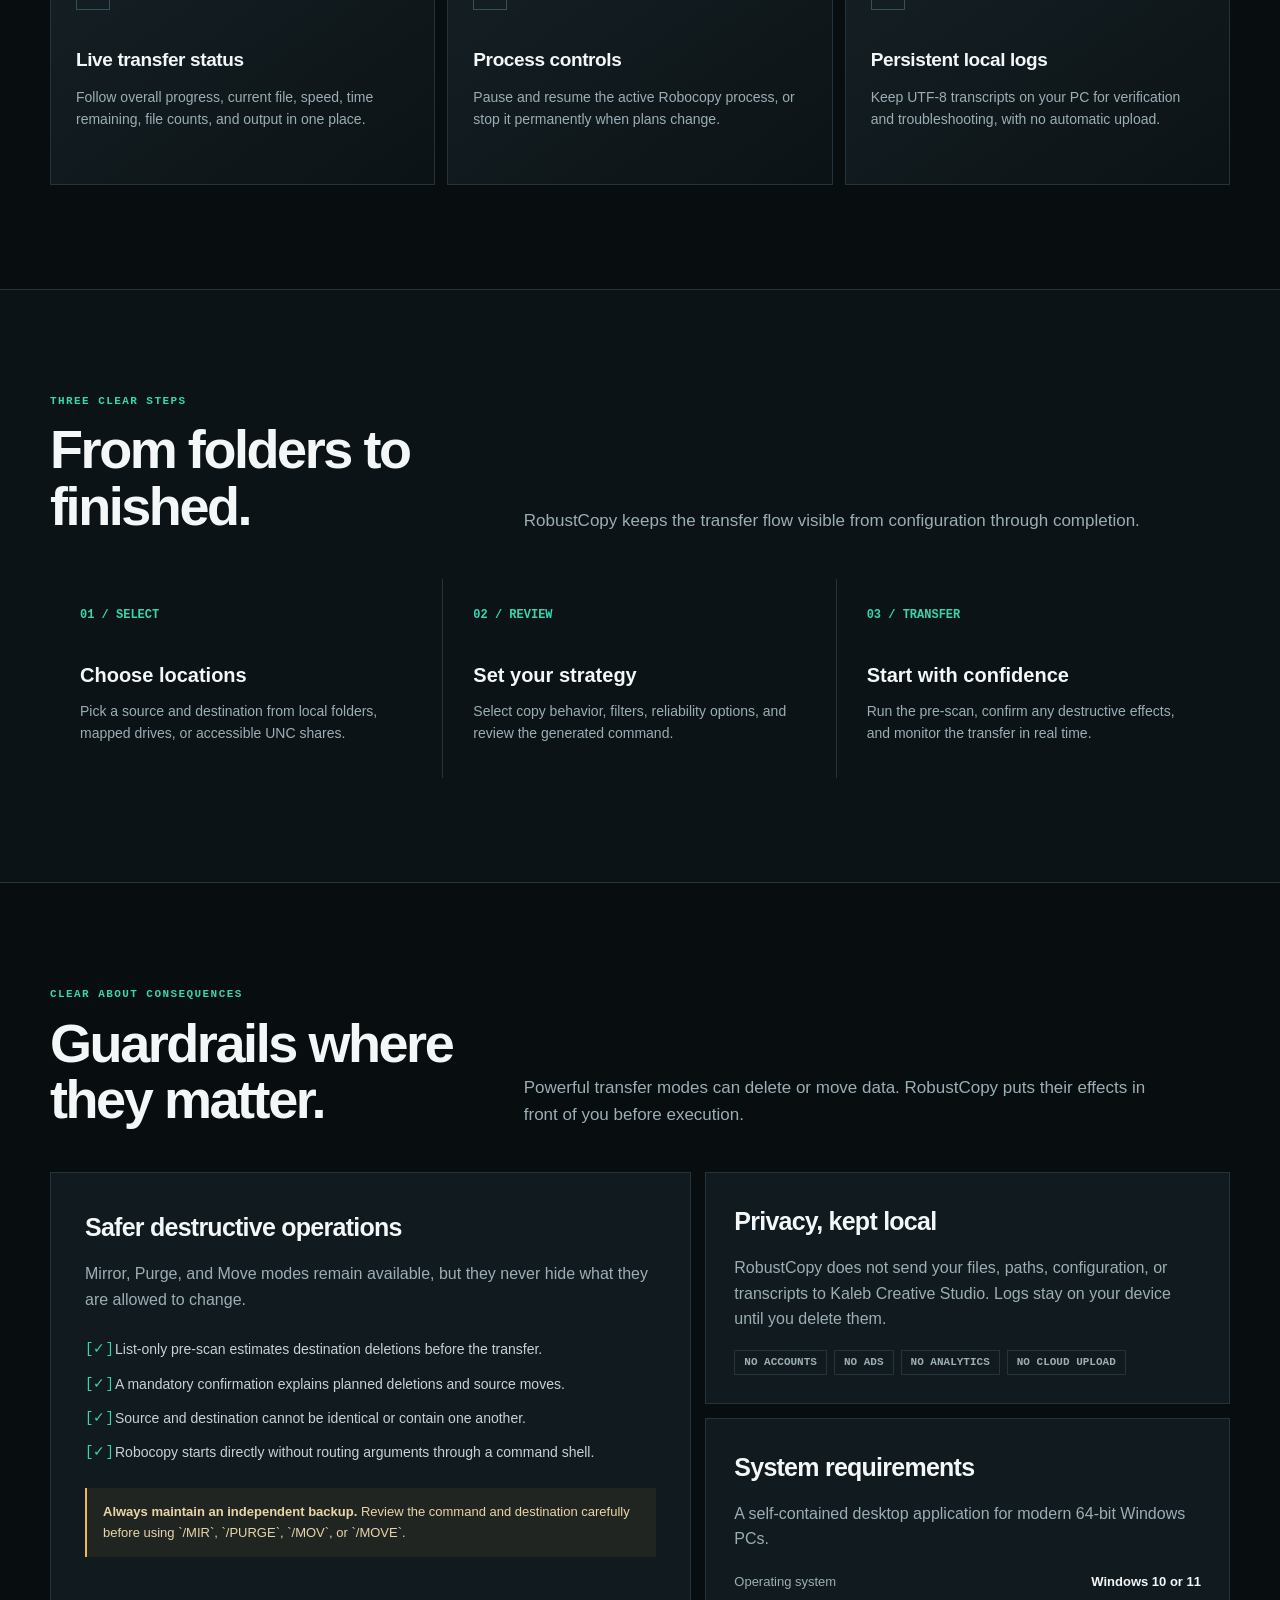
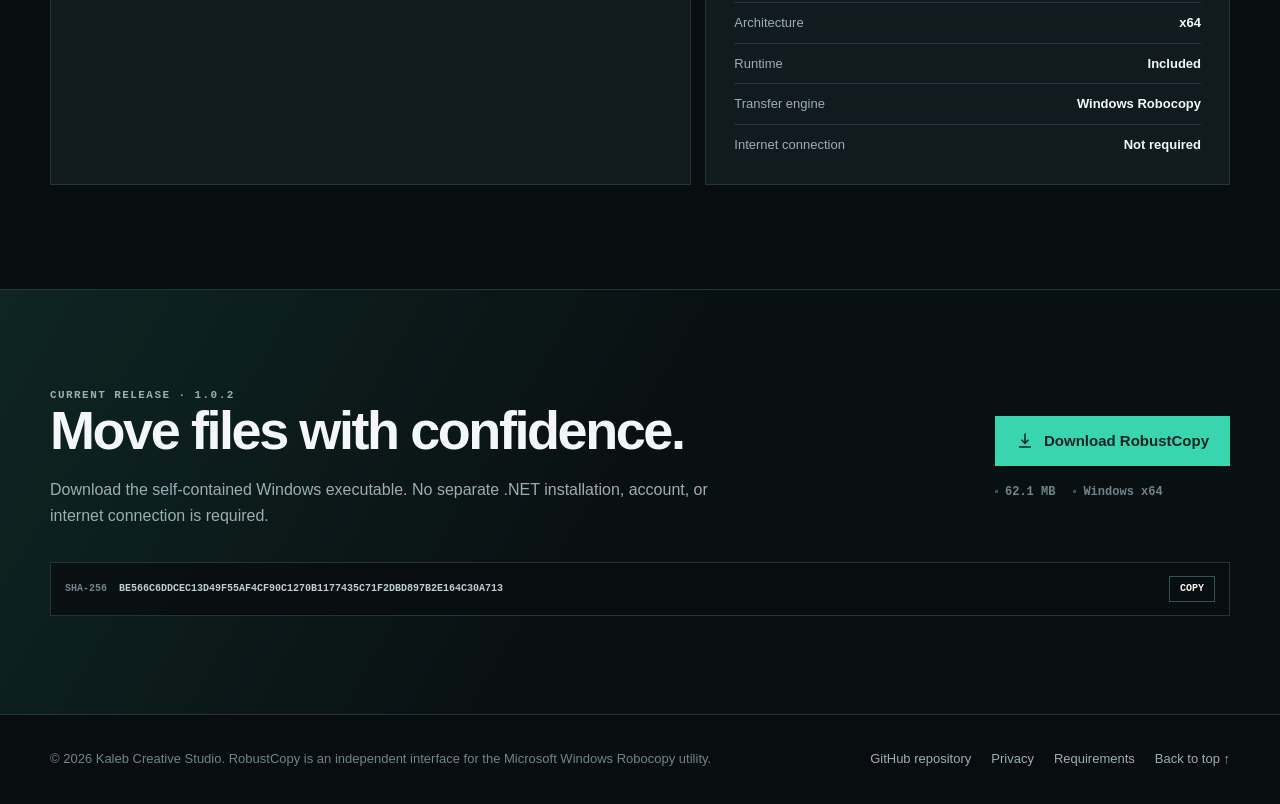
==== commit 27759fc8: "docs: point the website at the 1.0.2 release Update the download links, version labels, and the copy" ====
--- a/index.html
+++ b/index.html
@@ -828,7 +828,7 @@
         <a href="#features">Features</a>
         <a href="#privacy">Privacy</a>
         <a href="#requirements">Requirements</a>
-        <a href="https://github.com/tnoahc/robust-copy" target="_blank" rel="noreferrer">Source</a>
+        <a href="https://github.com/tnoahc/RobustCopy" target="_blank" rel="noreferrer">Source</a>
         <a class="nav-download" href="#download">Download</a>
       </nav>
     </div>
@@ -841,17 +841,17 @@
         <h1>Reliable transfers. <span>Clear controls.</span></h1>
         <p class="hero-copy">RobustCopy turns the proven Windows Robocopy engine into a focused desktop experience with safe presets, command previews, live progress, and local transcripts.</p>
         <div class="actions">
-          <a class="button primary" href="https://gitlab.tarinyebwa.com/api/v4/projects/tnoahc%2Frobustcopy/packages/generic/RobustCopy/v1%2E0%2E1/RobustCopy%2Eexe">
+          <a class="button primary" href="https://github.com/tnoahc/RobustCopy/releases/download/v1.0.2/RobustCopy.exe">
             <svg viewBox="0 0 24 24" fill="none" aria-hidden="true">
               <path d="M12 3v12m0 0 4-4m-4 4-4-4M5 20h14" stroke="currentColor" stroke-width="2" stroke-linecap="square" stroke-linejoin="miter"/>
             </svg>
             Download for Windows
           </a>
           <a class="button" href="#features">Explore features</a>
-          <a class="button" href="https://github.com/tnoahc/robust-copy" target="_blank" rel="noreferrer">View on GitHub</a>
+          <a class="button" href="https://github.com/tnoahc/RobustCopy" target="_blank" rel="noreferrer">View on GitHub</a>
         </div>
         <div class="download-facts" aria-label="Download details">
-          <span>Version 1.0.1</span>
+          <span>Version 1.0.2</span>
           <span>Windows 10/11 x64</span>
           <span>62.1 MB</span>
           <span>Self-contained</span>
@@ -995,12 +995,12 @@
       <div class="shell">
         <div class="download-card">
           <div>
-            <p class="section-kicker">Current release · 1.0.1</p>
+            <p class="section-kicker">Current release · 1.0.2</p>
             <h2>Move files with confidence.</h2>
             <p>Download the self-contained Windows executable. No separate .NET installation, account, or internet connection is required.</p>
           </div>
           <div class="download-cta">
-          <a class="button primary" href="https://gitlab.tarinyebwa.com/api/v4/projects/tnoahc%2Frobustcopy/packages/generic/RobustCopy/v1%2E0%2E1/RobustCopy%2Eexe">
+          <a class="button primary" href="https://github.com/tnoahc/RobustCopy/releases/download/v1.0.2/RobustCopy.exe">
               <svg viewBox="0 0 24 24" fill="none" aria-hidden="true">
                 <path d="M12 3v12m0 0 4-4m-4 4-4-4M5 20h14" stroke="currentColor" stroke-width="2" stroke-linecap="square" stroke-linejoin="miter"/>
               </svg>
@@ -1011,7 +1011,7 @@
         </div>
         <div class="hash-box">
           <span>SHA-256</span>
-              <code id="release-hash">2EDDA6466782A6576782ABA3ACB70147188FF5094CCF4D91795AC526427F208B</code>
+              <code id="release-hash">BE566C6DDCEC13D49F55AF4CF90C1270B1177435C71F2DBD897B2E164C30A713</code>
           <button class="copy-button" id="copy-hash" type="button" aria-describedby="copy-status">COPY</button>
         </div>
         <span id="copy-status" role="status" aria-live="polite" hidden></span>
@@ -1023,7 +1023,7 @@
     <div class="shell footer-row">
       <span>© 2026 Kaleb Creative Studio. RobustCopy is an independent interface for the Microsoft Windows Robocopy utility.</span>
       <div class="footer-links">
-        <a href="https://github.com/tnoahc/robust-copy" target="_blank" rel="noreferrer">GitHub repository</a>
+        <a href="https://github.com/tnoahc/RobustCopy" target="_blank" rel="noreferrer">GitHub repository</a>
         <a href="#privacy">Privacy</a>
         <a href="#requirements">Requirements</a>
         <a href="#top">Back to top ↑</a>
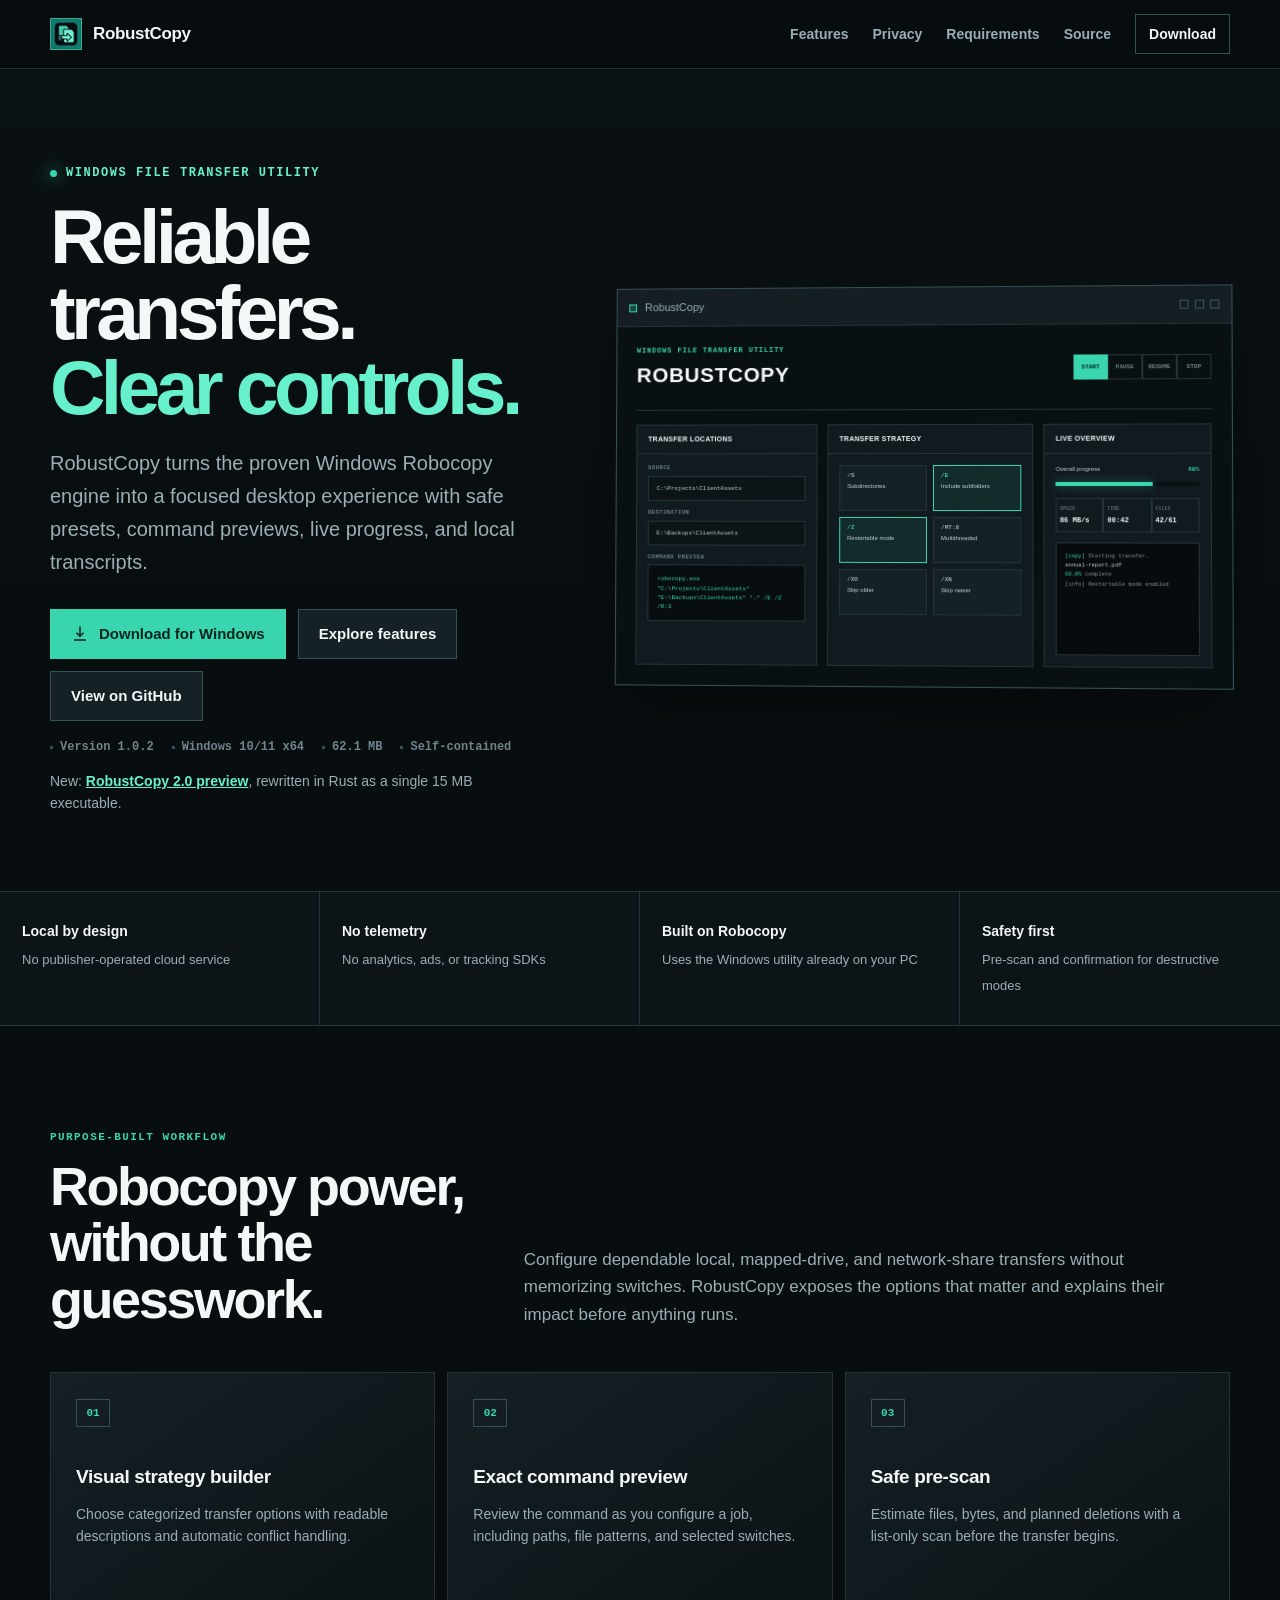
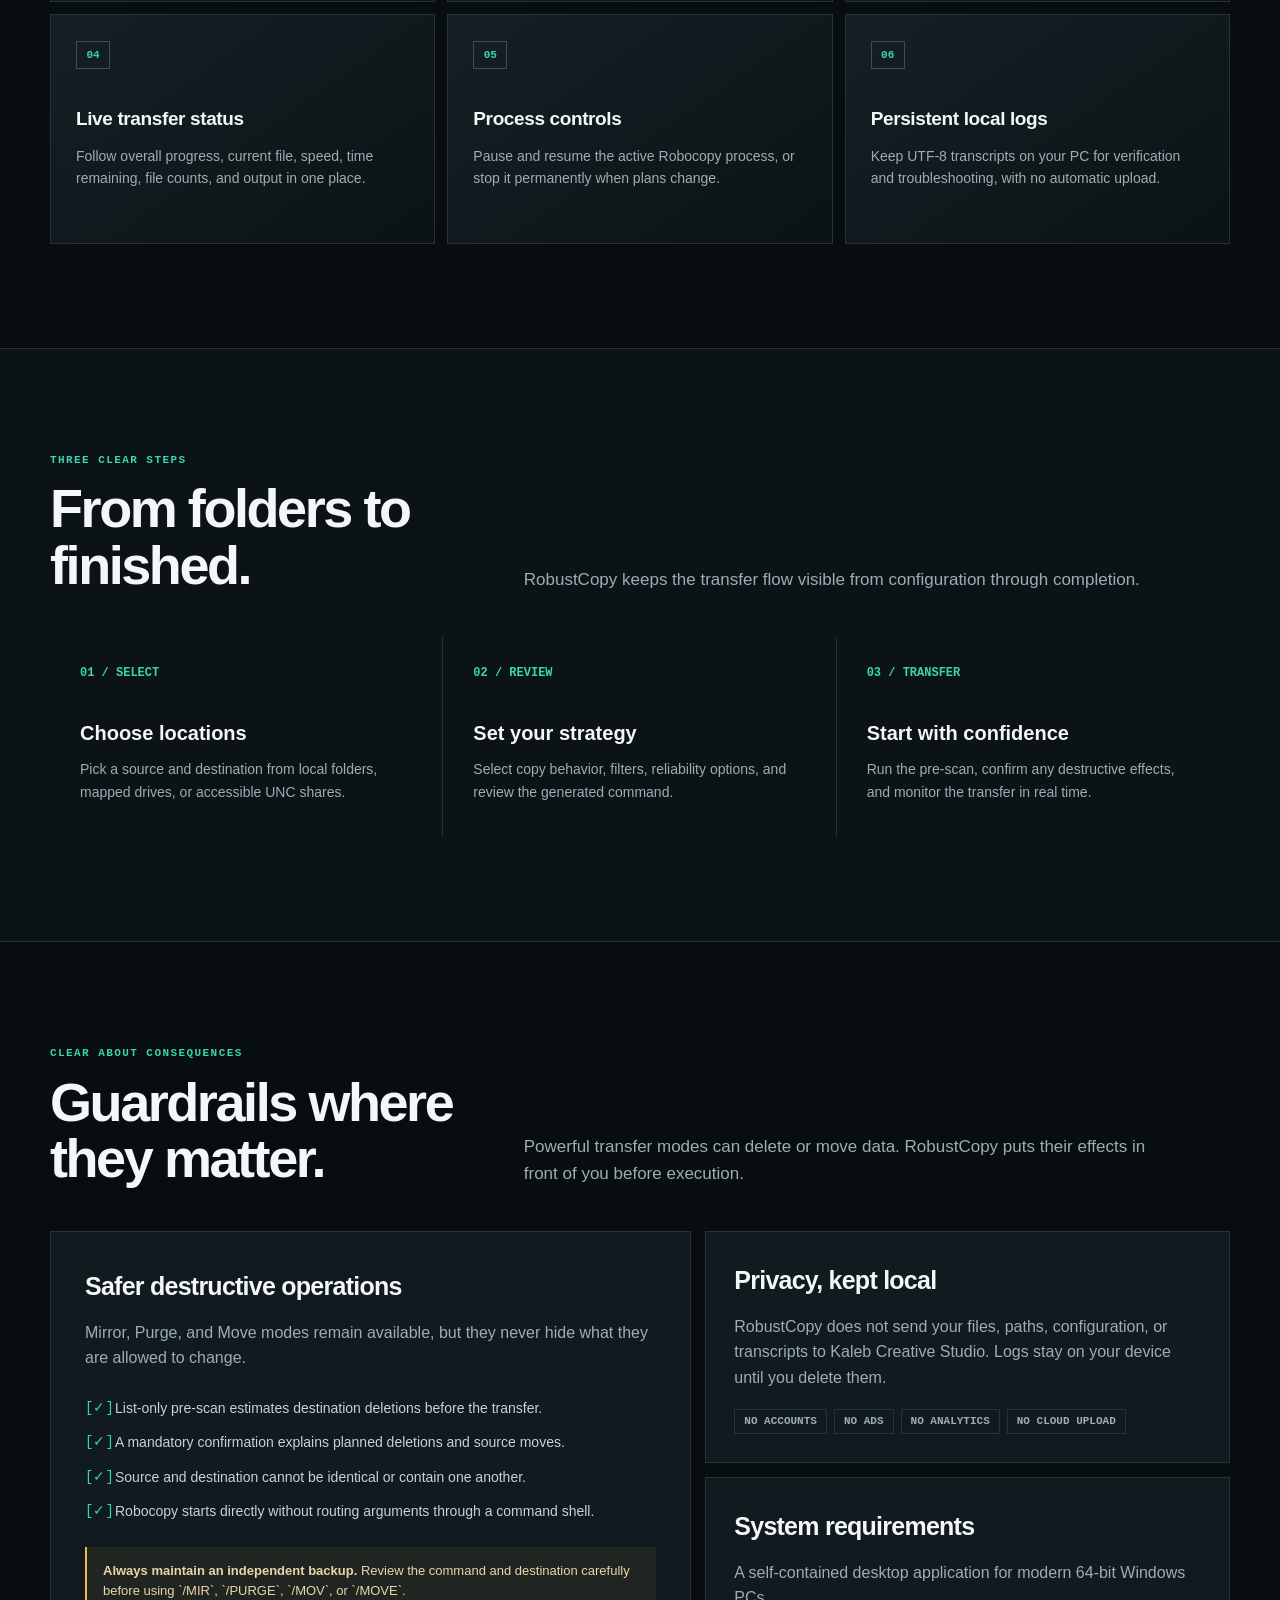
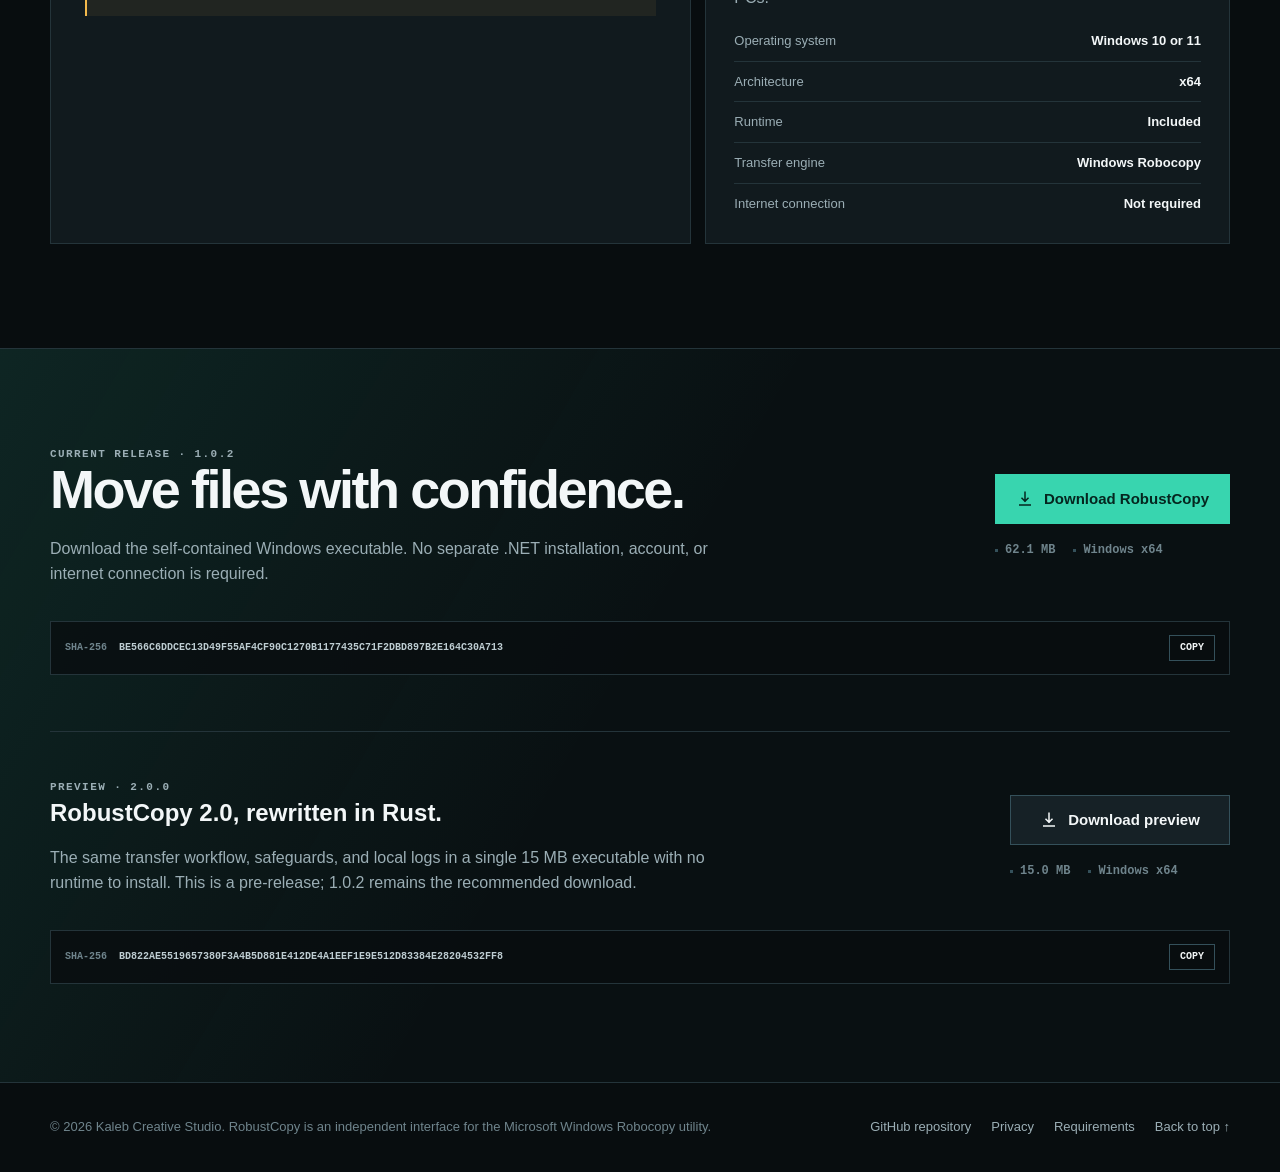
==== commit fb9a9e91: "docs: add the 2.0.0 Rust preview to the README and website Keep 1.0.2 as the recommended download an" ====
--- a/index.html
+++ b/index.html
@@ -702,6 +702,27 @@
     .download-cta { text-align: center; }
     .download-cta .button { min-width: 220px; }
 
+    .preview-note {
+      margin: 14px 0 0;
+      color: var(--muted);
+      font-size: 14px;
+    }
+
+    .preview-note a { color: var(--accent-bright); font-weight: 700; }
+
+    .preview-card {
+      display: grid;
+      grid-template-columns: minmax(0, 1fr) auto;
+      align-items: center;
+      gap: 48px;
+      margin-top: 56px;
+      padding-top: 48px;
+      border-top: 1px solid var(--line);
+    }
+
+    .preview-card h3 { margin-bottom: 12px; font-size: 24px; }
+    .preview-card p { max-width: 670px; margin-bottom: 0; color: var(--muted); }
+
     .hash-box {
       display: grid;
       grid-template-columns: auto minmax(0, 1fr) auto;
@@ -768,11 +789,13 @@
       .section-intro { grid-template-columns: 1fr; gap: 20px; }
       .feature-grid { grid-template-columns: repeat(2, 1fr); }
       .safety-grid { grid-template-columns: 1fr; }
-      .download-card { grid-template-columns: 1fr; }
+      .download-card,
+      .preview-card { grid-template-columns: 1fr; }
       .download-cta { text-align: left; }
       .hero > *,
       .section-intro > *,
-      .download-card > * { min-width: 0; }
+      .download-card > *,
+      .preview-card > * { min-width: 0; }
     }
 
     @media (max-width: 700px) {
@@ -856,6 +879,7 @@
           <span>62.1 MB</span>
           <span>Self-contained</span>
         </div>
+        <p class="preview-note">New: <a href="#preview">RobustCopy 2.0 preview</a>, rewritten in Rust as a single 15 MB executable.</p>
       </div>
 
       <div class="app-window" aria-label="Stylized preview of the RobustCopy application">
@@ -1012,7 +1036,29 @@
         <div class="hash-box">
           <span>SHA-256</span>
               <code id="release-hash">BE566C6DDCEC13D49F55AF4CF90C1270B1177435C71F2DBD897B2E164C30A713</code>
-          <button class="copy-button" id="copy-hash" type="button" aria-describedby="copy-status">COPY</button>
+          <button class="copy-button" type="button" data-copy-target="release-hash" aria-describedby="copy-status">COPY</button>
+        </div>
+
+        <div class="preview-card" id="preview">
+          <div>
+            <p class="section-kicker">Preview · 2.0.0</p>
+            <h3>RobustCopy 2.0, rewritten in Rust.</h3>
+            <p>The same transfer workflow, safeguards, and local logs in a single 15 MB executable with no runtime to install. This is a pre-release; 1.0.2 remains the recommended download.</p>
+          </div>
+          <div class="download-cta">
+            <a class="button" href="https://github.com/tnoahc/RobustCopy/releases/download/v2.0.0-preview.1/RobustCopy.exe">
+              <svg viewBox="0 0 24 24" fill="none" aria-hidden="true">
+                <path d="M12 3v12m0 0 4-4m-4 4-4-4M5 20h14" stroke="currentColor" stroke-width="2" stroke-linecap="square" stroke-linejoin="miter"/>
+              </svg>
+              Download preview
+            </a>
+            <div class="download-facts"><span>15.0 MB</span><span>Windows x64</span></div>
+          </div>
+        </div>
+        <div class="hash-box">
+          <span>SHA-256</span>
+              <code id="preview-hash">BD822AE5519657380F3A4B5D881E412DE4A1EEF1E9E512D83384E28204532FF8</code>
+          <button class="copy-button" type="button" data-copy-target="preview-hash" aria-describedby="copy-status">COPY</button>
         </div>
         <span id="copy-status" role="status" aria-live="polite" hidden></span>
       </div>
@@ -1033,11 +1079,10 @@
 
   <script>
     (() => {
-      const button = document.querySelector("#copy-hash");
-      const hash = document.querySelector("#release-hash");
       const status = document.querySelector("#copy-status");
 
-      button?.addEventListener("click", async () => {
+      document.querySelectorAll("[data-copy-target]").forEach((button) => button.addEventListener("click", async () => {
+        const hash = document.getElementById(button.dataset.copyTarget);
         try {
           await navigator.clipboard.writeText(hash.textContent.trim());
           button.textContent = "COPIED";
@@ -1056,7 +1101,7 @@
           status.hidden = false;
           status.textContent = "Checksum selected. Press Ctrl+C to copy it.";
         }
-      });
+      }));
     })();
   </script>
 </body>
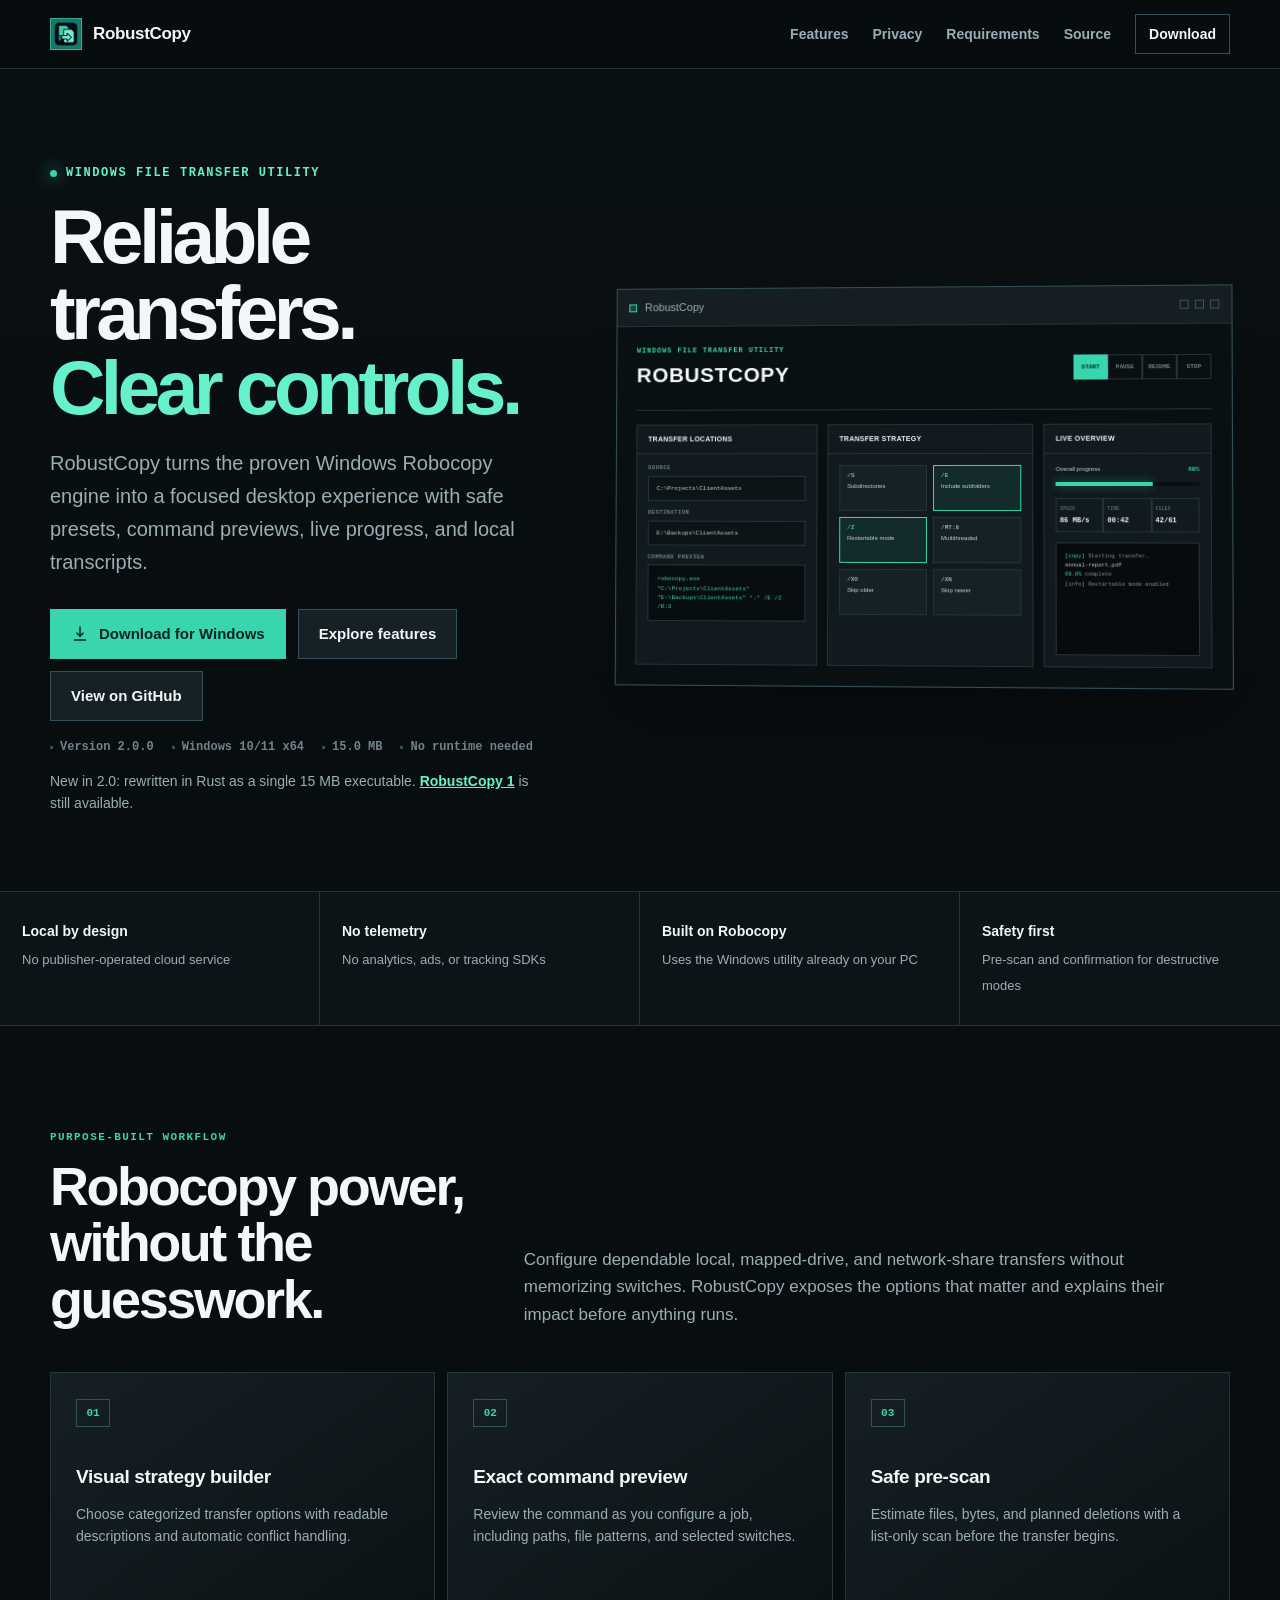
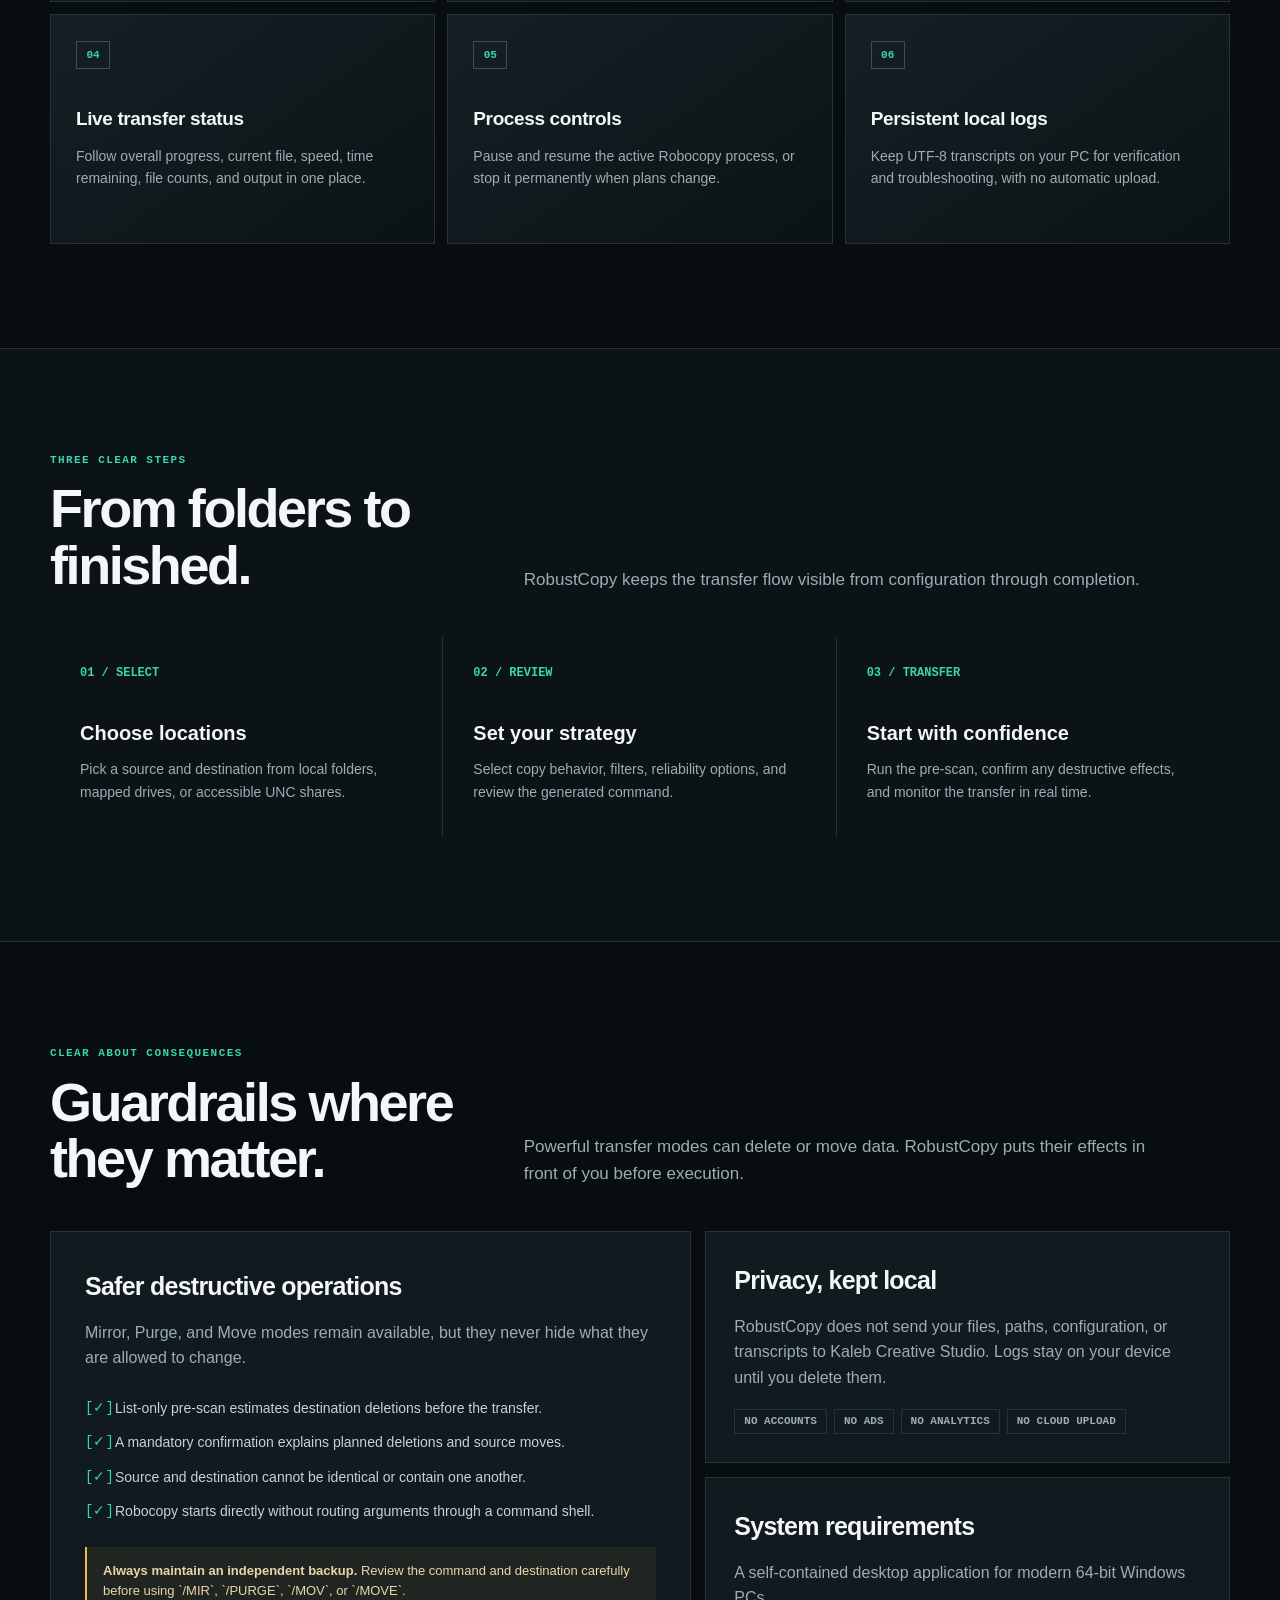
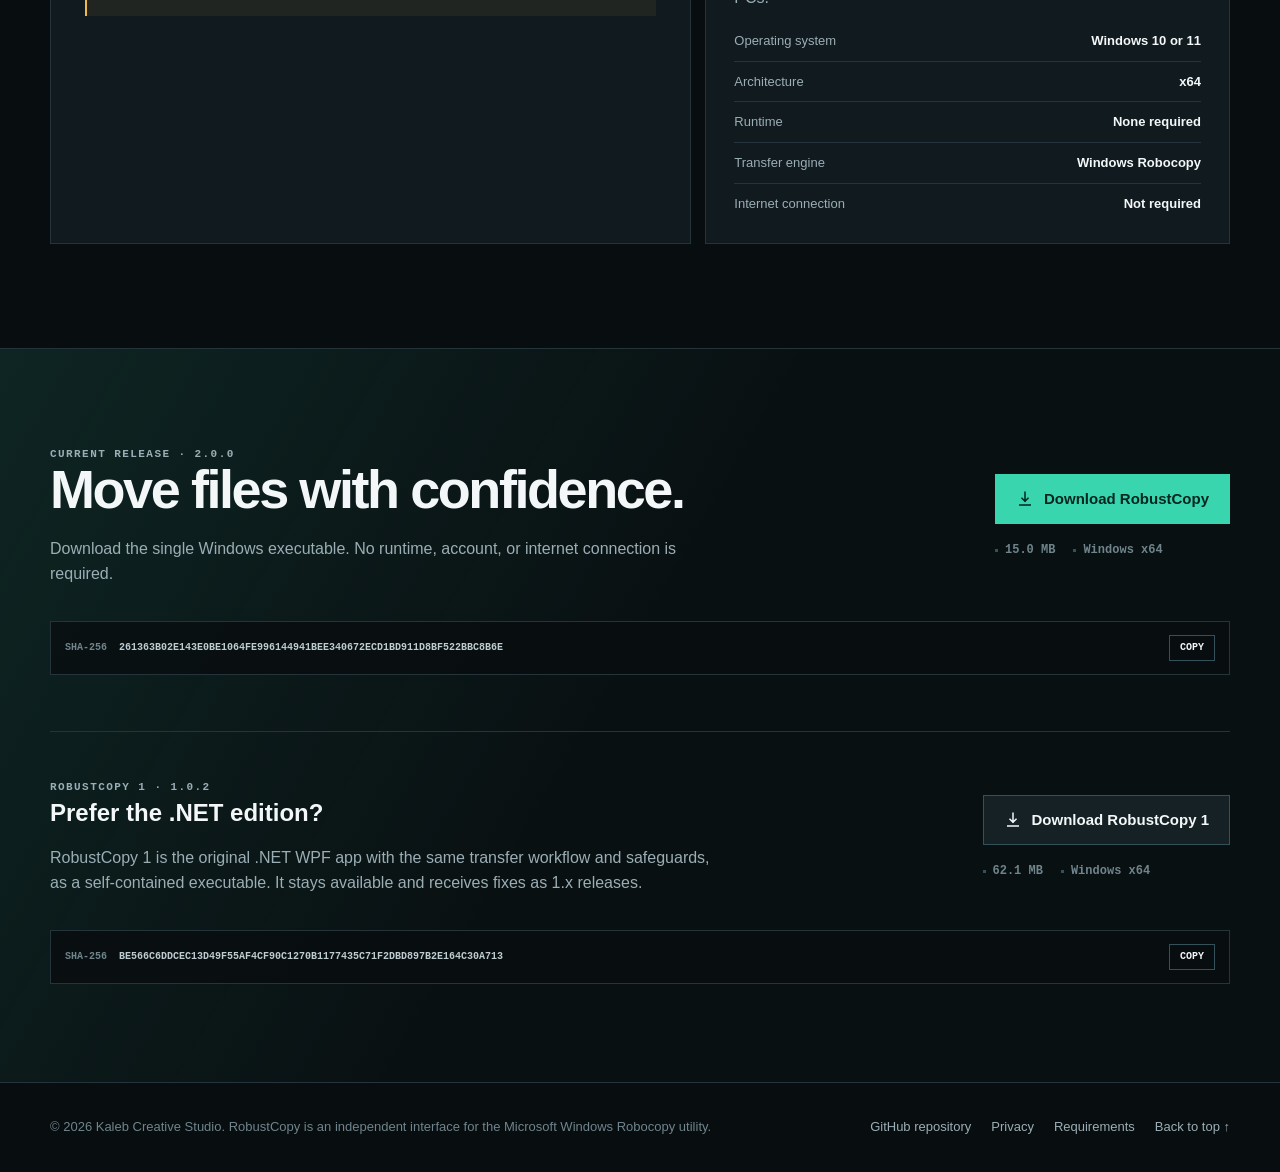
==== commit abfa1ee8: "docs: point the website and README at the 2.0.0 release RobustCopy 2.0.0 (CI-built RobustCopy.exe, 1" ====
--- a/index.html
+++ b/index.html
@@ -864,7 +864,7 @@
         <h1>Reliable transfers. <span>Clear controls.</span></h1>
         <p class="hero-copy">RobustCopy turns the proven Windows Robocopy engine into a focused desktop experience with safe presets, command previews, live progress, and local transcripts.</p>
         <div class="actions">
-          <a class="button primary" href="https://github.com/tnoahc/RobustCopy/releases/download/v1.0.2/RobustCopy.exe">
+          <a class="button primary" href="https://github.com/tnoahc/RobustCopy/releases/download/v2.0.0/RobustCopy.exe">
             <svg viewBox="0 0 24 24" fill="none" aria-hidden="true">
               <path d="M12 3v12m0 0 4-4m-4 4-4-4M5 20h14" stroke="currentColor" stroke-width="2" stroke-linecap="square" stroke-linejoin="miter"/>
             </svg>
@@ -874,12 +874,12 @@
           <a class="button" href="https://github.com/tnoahc/RobustCopy" target="_blank" rel="noreferrer">View on GitHub</a>
         </div>
         <div class="download-facts" aria-label="Download details">
-          <span>Version 1.0.2</span>
+          <span>Version 2.0.0</span>
           <span>Windows 10/11 x64</span>
-          <span>62.1 MB</span>
-          <span>Self-contained</span>
+          <span>15.0 MB</span>
+          <span>No runtime needed</span>
         </div>
-        <p class="preview-note">New: <a href="#preview">RobustCopy 2.0 preview</a>, rewritten in Rust as a single 15 MB executable.</p>
+        <p class="preview-note">New in 2.0: rewritten in Rust as a single 15 MB executable. <a href="#classic">RobustCopy 1</a> is still available.</p>
       </div>
 
       <div class="app-window" aria-label="Stylized preview of the RobustCopy application">
@@ -1006,7 +1006,7 @@
             <div class="requirements-list">
               <div class="requirement"><span>Operating system</span><strong>Windows 10 or 11</strong></div>
               <div class="requirement"><span>Architecture</span><strong>x64</strong></div>
-              <div class="requirement"><span>Runtime</span><strong>Included</strong></div>
+              <div class="requirement"><span>Runtime</span><strong>None required</strong></div>
               <div class="requirement"><span>Transfer engine</span><strong>Windows Robocopy</strong></div>
               <div class="requirement"><span>Internet connection</span><strong>Not required</strong></div>
             </div>
@@ -1019,46 +1019,46 @@
       <div class="shell">
         <div class="download-card">
           <div>
-            <p class="section-kicker">Current release · 1.0.2</p>
+            <p class="section-kicker">Current release · 2.0.0</p>
             <h2>Move files with confidence.</h2>
-            <p>Download the self-contained Windows executable. No separate .NET installation, account, or internet connection is required.</p>
+            <p>Download the single Windows executable. No runtime, account, or internet connection is required.</p>
           </div>
           <div class="download-cta">
-          <a class="button primary" href="https://github.com/tnoahc/RobustCopy/releases/download/v1.0.2/RobustCopy.exe">
+          <a class="button primary" href="https://github.com/tnoahc/RobustCopy/releases/download/v2.0.0/RobustCopy.exe">
               <svg viewBox="0 0 24 24" fill="none" aria-hidden="true">
                 <path d="M12 3v12m0 0 4-4m-4 4-4-4M5 20h14" stroke="currentColor" stroke-width="2" stroke-linecap="square" stroke-linejoin="miter"/>
               </svg>
               Download RobustCopy
             </a>
-          <div class="download-facts"><span>62.1 MB</span><span>Windows x64</span></div>
+          <div class="download-facts"><span>15.0 MB</span><span>Windows x64</span></div>
           </div>
         </div>
         <div class="hash-box">
           <span>SHA-256</span>
-              <code id="release-hash">BE566C6DDCEC13D49F55AF4CF90C1270B1177435C71F2DBD897B2E164C30A713</code>
+              <code id="release-hash">261363B02E143E0BE1064FE996144941BEE340672ECD1BD911D8BF522BBC8B6E</code>
           <button class="copy-button" type="button" data-copy-target="release-hash" aria-describedby="copy-status">COPY</button>
         </div>
 
-        <div class="preview-card" id="preview">
+        <div class="preview-card" id="classic">
           <div>
-            <p class="section-kicker">Preview · 2.0.0</p>
-            <h3>RobustCopy 2.0, rewritten in Rust.</h3>
-            <p>The same transfer workflow, safeguards, and local logs in a single 15 MB executable with no runtime to install. This is a pre-release; 1.0.2 remains the recommended download.</p>
+            <p class="section-kicker">RobustCopy 1 · 1.0.2</p>
+            <h3>Prefer the .NET edition?</h3>
+            <p>RobustCopy 1 is the original .NET WPF app with the same transfer workflow and safeguards, as a self-contained executable. It stays available and receives fixes as 1.x releases.</p>
           </div>
           <div class="download-cta">
-            <a class="button" href="https://github.com/tnoahc/RobustCopy/releases/download/v2.0.0-preview.1/RobustCopy.exe">
+            <a class="button" href="https://github.com/tnoahc/RobustCopy/releases/download/v1.0.2/RobustCopy.exe">
               <svg viewBox="0 0 24 24" fill="none" aria-hidden="true">
                 <path d="M12 3v12m0 0 4-4m-4 4-4-4M5 20h14" stroke="currentColor" stroke-width="2" stroke-linecap="square" stroke-linejoin="miter"/>
               </svg>
-              Download preview
+              Download RobustCopy 1
             </a>
-            <div class="download-facts"><span>15.0 MB</span><span>Windows x64</span></div>
+            <div class="download-facts"><span>62.1 MB</span><span>Windows x64</span></div>
           </div>
         </div>
         <div class="hash-box">
           <span>SHA-256</span>
-              <code id="preview-hash">BD822AE5519657380F3A4B5D881E412DE4A1EEF1E9E512D83384E28204532FF8</code>
-          <button class="copy-button" type="button" data-copy-target="preview-hash" aria-describedby="copy-status">COPY</button>
+              <code id="classic-hash">BE566C6DDCEC13D49F55AF4CF90C1270B1177435C71F2DBD897B2E164C30A713</code>
+          <button class="copy-button" type="button" data-copy-target="classic-hash" aria-describedby="copy-status">COPY</button>
         </div>
         <span id="copy-status" role="status" aria-live="polite" hidden></span>
       </div>
